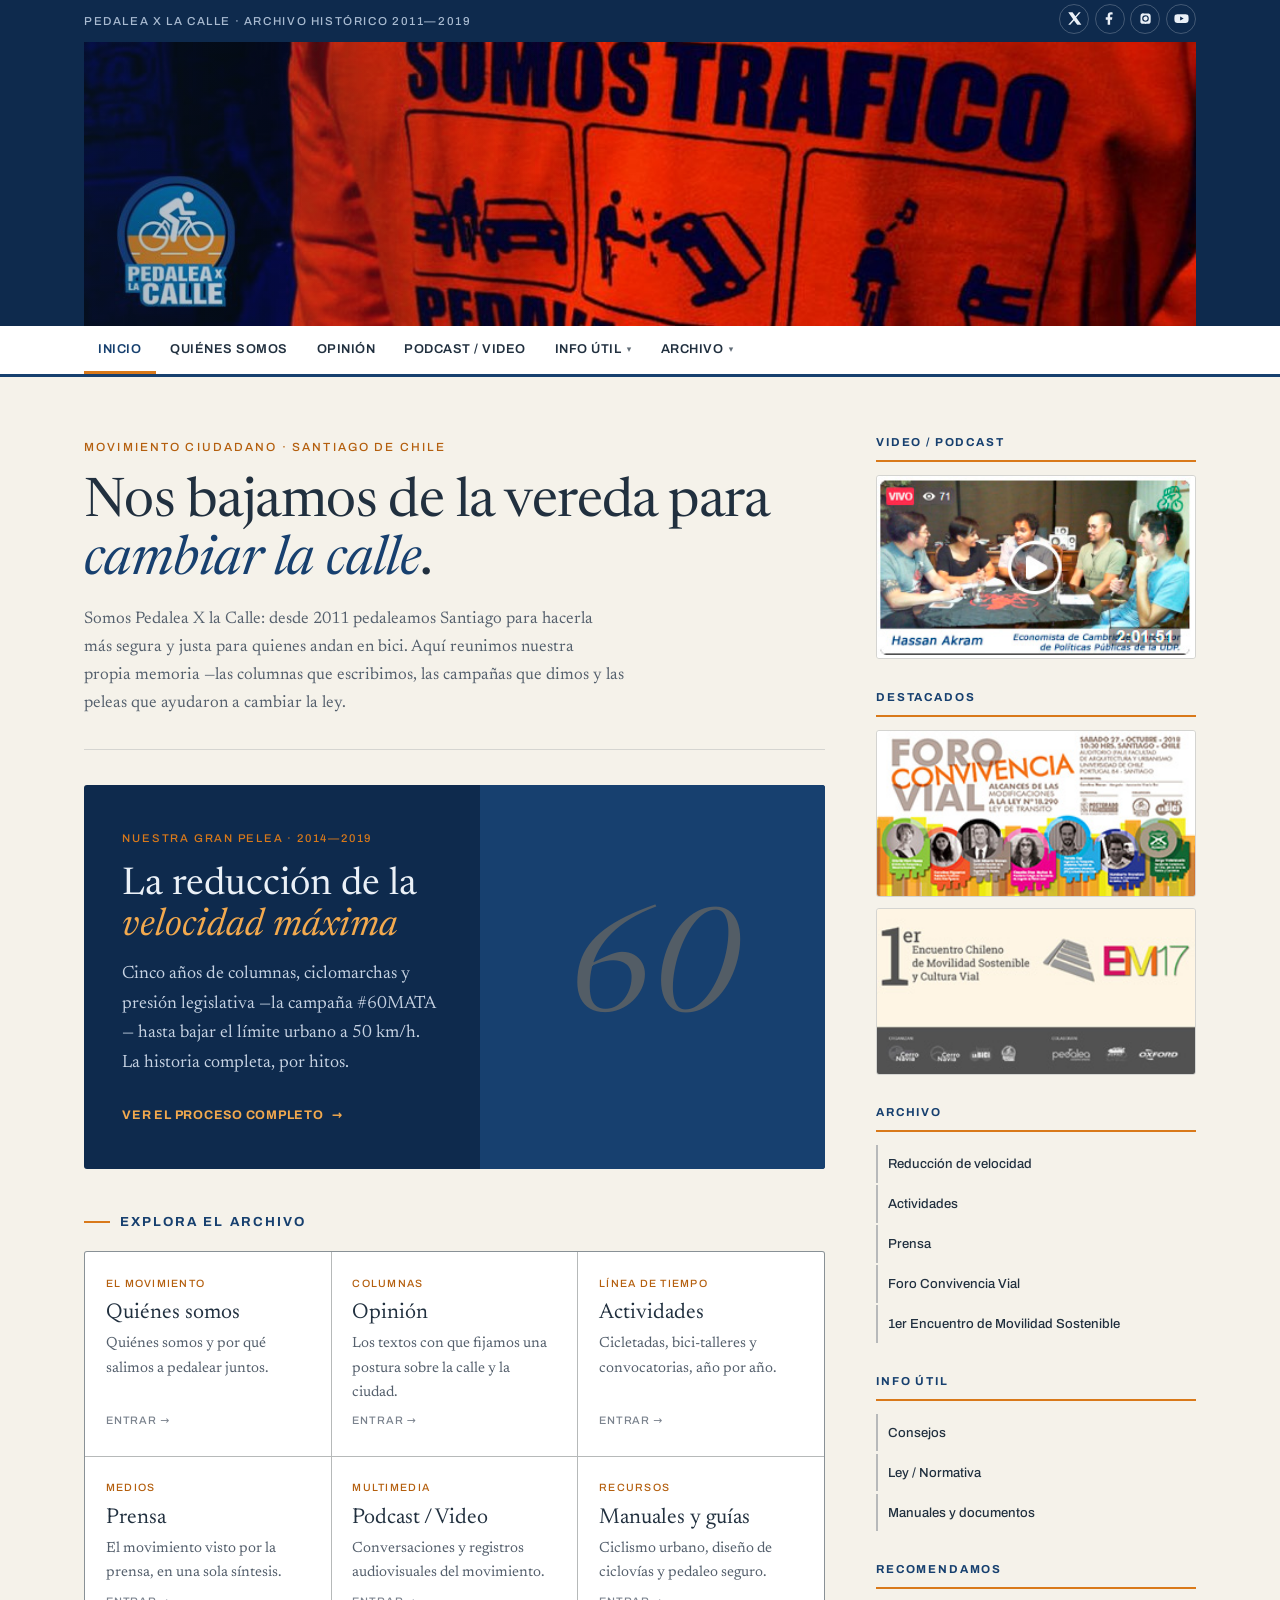
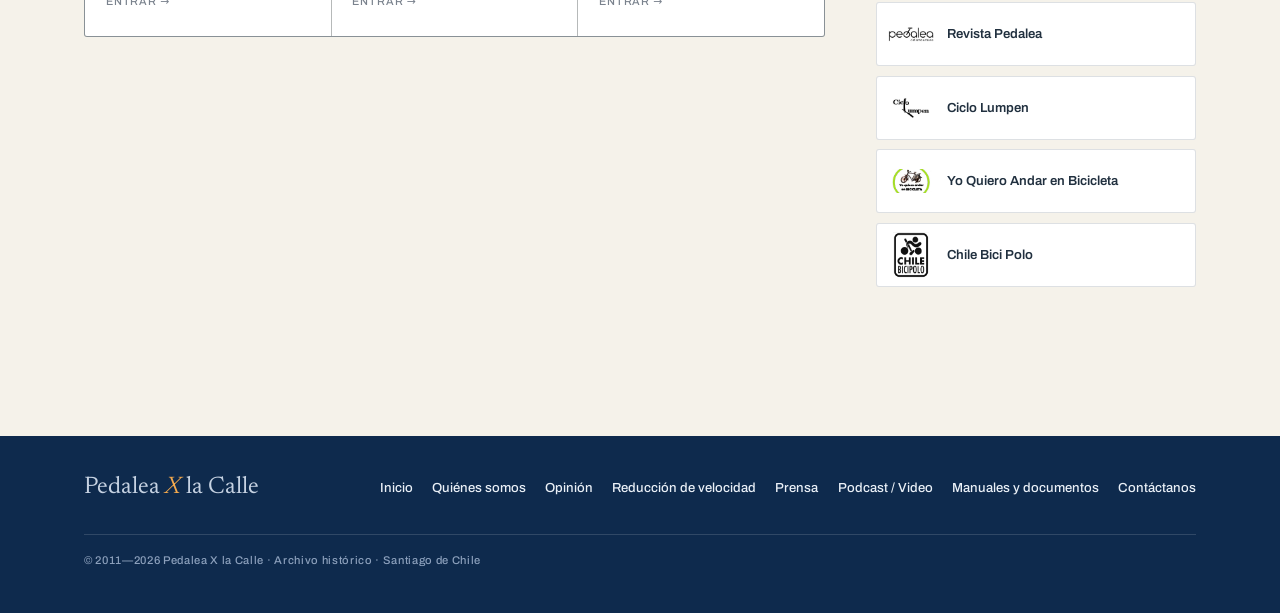
==== index.html @ 8c38e0f5 "Ajustes de diseño: YouTube, cabecera sin texto sobrepuesto, sidebar reordenado - Ícono de YouTube en" ====
<!DOCTYPE html>
<html lang="es">
<head>
  <meta charset="UTF-8">
  <meta name="viewport" content="width=device-width, initial-scale=1.0">
  <title>Pedalea X la Calle · Archivo histórico</title>
  <meta name="description" content="Archivo histórico del movimiento ciudadano Pedalea X la Calle: nuestra memoria de la lucha por la convivencia vial y el derecho a la calle en Santiago de Chile.">
  <link rel="stylesheet" href="css/estilo.css">
</head>
<body>
  <a class="skip" href="#main">Saltar al contenido</a>

  <!-- ===================== TOP BAR ===================== -->
  <div class="topbar">
    <div class="wrap topbar__inner">
      <span class="topbar__tag">Pedalea X la Calle · Archivo Histórico 2011—2019</span>
      <ul class="social" aria-label="Redes sociales">
        <li><a href="https://twitter.com/Pedaleaxlacalle" aria-label="Twitter" target="_blank" rel="noopener"><svg viewBox="0 0 24 24" aria-hidden="true"><path d="M18.9 2H22l-7.3 8.3L23 22h-6.6l-5.2-6.8L5.3 22H2l7.8-8.9L2 2h6.8l4.7 6.2L18.9 2z"/></svg></a></li>
        <li><a href="https://facebook.com/PedaleaXlaCalle" aria-label="Facebook" target="_blank" rel="noopener"><svg viewBox="0 0 24 24" aria-hidden="true"><path d="M13 22v-8h3l.5-4H13V7.5c0-1.1.3-1.8 1.9-1.8H17V2.2c-.4 0-1.6-.1-3-.1-2.9 0-4.9 1.8-4.9 5v2.8H6v4h3.1v8H13z"/></svg></a></li>
        <li><a href="https://instagram.com/pedaleaxlacalle" aria-label="Instagram" target="_blank" rel="noopener"><svg viewBox="0 0 24 24" aria-hidden="true"><path d="M12 4c2.6 0 3 0 4 .06 1 .05 1.5.2 1.9.35.5.18.8.4 1.2.8.4.4.6.7.8 1.2.15.4.3.9.35 1.9.06 1 .06 1.4.06 4s0 3-.06 4c-.05 1-.2 1.5-.35 1.9-.18.5-.4.8-.8 1.2-.4.4-.7.6-1.2.8-.4.15-.9.3-1.9.35-1 .06-1.4.06-4 .06s-3 0-4-.06c-1-.05-1.5-.2-1.9-.35-.5-.18-.8-.4-1.2-.8-.4-.4-.6-.7-.8-1.2-.15-.4-.3-.9-.35-1.9C4 15 4 14.6 4 12s0-3 .06-4c.05-1 .2-1.5.35-1.9.18-.5.4-.8.8-1.2.4-.4.7-.6 1.2-.8.4-.15.9-.3 1.9-.35C9 4 9.4 4 12 4zm0 2.7A5.3 5.3 0 1 0 12 17.3 5.3 5.3 0 0 0 12 6.7zm0 1.9A3.4 3.4 0 1 1 12 15.4 3.4 3.4 0 0 1 12 8.6zm5.5-.9a1.25 1.25 0 1 1 0 2.5 1.25 1.25 0 0 1 0-2.5z"/></svg></a></li>
        <li><a href="https://www.youtube.com/@pedaleaxlacalle" aria-label="YouTube" target="_blank" rel="noopener"><svg viewBox="0 0 24 24" aria-hidden="true"><path d="M23 7.5a3 3 0 0 0-2.1-2.1C19 5 12 5 12 5s-7 0-8.9.4A3 3 0 0 0 1 7.5 31 31 0 0 0 .6 12 31 31 0 0 0 1 16.5a3 3 0 0 0 2.1 2.1C5 19 12 19 12 19s7 0 8.9-.4a3 3 0 0 0 2.1-2.1A31 31 0 0 0 23.4 12 31 31 0 0 0 23 7.5zM9.8 15.3V8.7l5.7 3.3-5.7 3.3z"/></svg></a></li>
      </ul>
    </div>
  </div>

  <!-- ===================== MASTHEAD (cabecera rotativa, centrada) ===================== -->
  <header class="masthead">
    <div class="wrap">
      <a class="banner" href="index.html" aria-label="Pedalea X la Calle — inicio">
        <img id="banner" src="img/cabecera-1.jpg" width="1144" height="292"
             alt="Pedalea X la Calle — ciclistas ocupando la calle en Santiago">
      </a>
    </div>
  </header>

  <!-- ===================== NAV PRINCIPAL ===================== -->
  <nav class="mainnav" aria-label="Menú principal">
    <div class="wrap mainnav__inner">
      <button class="nav-toggle" aria-expanded="false" aria-controls="menu">☰ Menú</button>
      <ul class="menu" id="menu">
        <li><a href="index.html">Inicio</a></li>
        <li><a href="quienes-somos.html">Quiénes somos</a></li>
        <li><a href="opinion.html">Opinión</a></li>
        <li><a href="podcast-video.html">Podcast / Video</a></li>
        <li class="has-sub">
          <button class="menu__btn" aria-expanded="false">Info útil</button>
          <ul class="submenu">
            <li class="submenu__label">Recursos</li>
            <li><a href="consejos.html">Consejos</a></li>
            <li><a href="normativa.html">Ley / Normativa</a></li>
            <li><a href="manuales.html">Manuales y documentos</a></li>
          </ul>
        </li>
        <li class="has-sub">
          <button class="menu__btn" aria-expanded="false">Archivo</button>
          <ul class="submenu">
            <li class="submenu__label">Campañas e hitos</li>
            <li><a href="reduccion-velocidad.html">Reducción de velocidad</a></li>
            <li><a href="actividades.html">Actividades</a></li>
            <li><a href="prensa.html">Prensa</a></li>
            <li><a href="foro-convivencia-vial.html">Foro Convivencia Vial</a></li>
            <li><a href="encuentro-movilidad.html">1er Encuentro de Movilidad Sostenible</a></li>
          </ul>
        </li>
      </ul>
    </div>
  </nav>

  <!-- ===================== CUERPO ===================== -->
  <div class="wrap layout">

    <!-- ---------- CONTENIDO PRINCIPAL ---------- -->
    <main class="content" id="main">

      <section class="lead reveal">
        <span class="kicker">Movimiento ciudadano · Santiago de Chile</span>
        <h1>Nos bajamos de la vereda para <em>cambiar la calle</em>.</h1>
        <p>Somos Pedalea X la Calle: desde 2011 pedaleamos Santiago para hacerla más segura
        y justa para quienes andan en bici. Aquí reunimos nuestra propia memoria —las columnas
        que escribimos, las campañas que dimos y las peleas que ayudaron a cambiar la ley.</p>
      </section>

      <section class="reveal">
        <div class="hero-feature">
          <div class="hero-feature__body">
            <span class="hero-feature__tag">Nuestra gran pelea · 2014—2019</span>
            <h3>La reducción de la <em>velocidad máxima</em></h3>
            <p>Cinco años de columnas, ciclomarchas y presión legislativa —la campaña
            #60MATA— hasta bajar el límite urbano a 50 km/h. La historia completa, por hitos.</p>
            <a class="more-link" href="reduccion-velocidad.html">Ver el proceso completo <span class="arw" aria-hidden="true">→</span></a>
          </div>
          <div class="hero-feature__media"><span class="hero-feature__num">60</span></div>
        </div>
      </section>

      <div class="block-head">
        <h2>Explora el archivo</h2>
      </div>
      <section class="cards reveal">
        <a class="card" href="quienes-somos.html">
          <span class="card__k">El movimiento</span>
          <h3>Quiénes somos</h3>
          <p>Quiénes somos y por qué salimos a pedalear juntos.</p>
          <span class="card__go">Entrar →</span>
        </a>
        <a class="card" href="opinion.html">
          <span class="card__k">Columnas</span>
          <h3>Opinión</h3>
          <p>Los textos con que fijamos una postura sobre la calle y la ciudad.</p>
          <span class="card__go">Entrar →</span>
        </a>
        <a class="card" href="actividades.html">
          <span class="card__k">Línea de tiempo</span>
          <h3>Actividades</h3>
          <p>Cicletadas, bici-talleres y convocatorias, año por año.</p>
          <span class="card__go">Entrar →</span>
        </a>
        <a class="card" href="prensa.html">
          <span class="card__k">Medios</span>
          <h3>Prensa</h3>
          <p>El movimiento visto por la prensa, en una sola síntesis.</p>
          <span class="card__go">Entrar →</span>
        </a>
        <a class="card" href="podcast-video.html">
          <span class="card__k">Multimedia</span>
          <h3>Podcast / Video</h3>
          <p>Conversaciones y registros audiovisuales del movimiento.</p>
          <span class="card__go">Entrar →</span>
        </a>
        <a class="card" href="manuales.html">
          <span class="card__k">Recursos</span>
          <h3>Manuales y guías</h3>
          <p>Ciclismo urbano, diseño de ciclovías y pedaleo seguro.</p>
          <span class="card__go">Entrar →</span>
        </a>
      </section>

    </main>

    <!-- ---------- BARRA LATERAL ---------- -->
    <aside class="sidebar" aria-label="Contenido complementario">
      <div class="widget">
        <h2 class="widget__title">Video / Podcast</h2>
        <a class="w-banner" href="podcast-video.html">
          <img src="img/banner-podcast.jpg" width="284" height="163" alt="Conversaciones en video de Pedalea X la Calle">
        </a>
      </div>
      <div class="widget">
        <h2 class="widget__title">Destacados</h2>
        <div class="w-banners">
          <a class="w-banner" href="foro-convivencia-vial.html">
            <img src="img/banner-foro.jpg" width="270" height="140" alt="Foro Convivencia Vial 2018">
          </a>
          <a class="w-banner" href="encuentro-movilidad.html">
            <img src="img/banner-encuentro.jpg" width="270" height="140" alt="1er Encuentro de Movilidad Sostenible y Cultura Vial">
          </a>
        </div>
      </div>
      <div class="widget">
        <h2 class="widget__title">Archivo</h2>
        <ul class="w-nav">
          <li><a href="reduccion-velocidad.html">Reducción de velocidad</a></li>
          <li><a href="actividades.html">Actividades</a></li>
          <li><a href="prensa.html">Prensa</a></li>
          <li><a href="foro-convivencia-vial.html">Foro Convivencia Vial</a></li>
          <li><a href="encuentro-movilidad.html">1er Encuentro de Movilidad Sostenible</a></li>
        </ul>
      </div>
      <div class="widget">
        <h2 class="widget__title">Info útil</h2>
        <ul class="w-nav">
          <li><a href="consejos.html">Consejos</a></li>
          <li><a href="normativa.html">Ley / Normativa</a></li>
          <li><a href="manuales.html">Manuales y documentos</a></li>
        </ul>
      </div>
      <div class="widget">
        <h2 class="widget__title">Recomendamos</h2>
        <ul class="w-allies">
          <li><a href="https://revistapedalea.com" target="_blank" rel="noopener"><img src="img/aliado-revistapedalea.jpg" alt="Revista Pedalea"><span>Revista Pedalea</span></a></li>
          <li><a href="http://ciclolumpen.cl" target="_blank" rel="noopener"><img src="img/aliado-ciclolumpen.jpg" alt="Ciclo Lumpen"><span>Ciclo Lumpen</span></a></li>
          <li><a href="https://www.facebook.com/Yo-quiero-andar-en-Bicicleta-140569169340311/" target="_blank" rel="noopener"><img src="img/aliado-yoquiero.jpg" alt="Yo Quiero Andar en Bicicleta"><span>Yo Quiero Andar en Bicicleta</span></a></li>
          <li><a href="https://bikepolo.cl/" target="_blank" rel="noopener"><img src="img/chilebicipolo.png" alt="Chile Bici Polo"><span>Chile Bici Polo</span></a></li>
        </ul>
      </div>
    </aside>

  </div>

  <!-- ===================== FOOTER ===================== -->
  <footer class="site-foot">
    <div class="wrap site-foot__inner">
      <span class="site-foot__brand">Pedalea <em>X</em> la Calle</span>
      <nav class="site-foot__links" aria-label="Pie">
        <a href="index.html">Inicio</a>
        <a href="quienes-somos.html">Quiénes somos</a>
        <a href="opinion.html">Opinión</a>
        <a href="reduccion-velocidad.html">Reducción de velocidad</a>
        <a href="prensa.html">Prensa</a>
        <a href="podcast-video.html">Podcast / Video</a>
        <a href="manuales.html">Manuales y documentos</a>
        <a href="quienes-somos.html#contacto">Contáctanos</a>
      </nav>
      <p class="site-foot__meta">© 2011—2026 Pedalea X la Calle · Archivo histórico · Santiago de Chile</p>
    </div>
  </footer>

  <script src="js/script.js"></script>
</body>
</html>
---- css/estilo.css ----
/* =========================================================
   PEDALEA X LA CALLE — Archivo histórico
   Estructura original (cabecera + barra lateral) con
   estética de archivo refinada. Paleta de marca: azul
   marino + naranja, sobre papel claro.
   Fuentes auto-alojadas: Newsreader (serif) + Archivo (sans).
   ========================================================= */

@import url("../fonts/fonts.css");

/* ---------- Tokens ---------- */
:root {
  --bg:        #F5F2EA;
  --surface:   #FFFFFF;
  --surface-2: #EFEBE0;
  --ink:       #21303F;
  --ink-soft:  #55606D;
  --muted:     #7A828D;
  --navy:      #17406F;
  --navy-deep: #0E2A4D;
  --orange:    #D9791A;
  --orange-deep:#B45F0E;
  --line:      rgba(20, 40, 60, 0.14);
  --line-strong: rgba(20, 40, 60, 0.28);

  --serif: 'Newsreader', Georgia, 'Times New Roman', serif;
  --sans:  'Archivo', system-ui, -apple-system, Segoe UI, sans-serif;

  --wrap: 1200px;
  --gutter: clamp(1rem, 3.5vw, 2.75rem);
  --radius: 3px;
}

*, *::before, *::after { box-sizing: border-box; }
html { -webkit-text-size-adjust: 100%; scroll-behavior: smooth; }
body {
  margin: 0;
  background: var(--bg);
  color: var(--ink);
  font-family: var(--serif);
  font-size: clamp(1rem, 0.35vw + 0.96rem, 1.12rem);
  line-height: 1.65;
  -webkit-font-smoothing: antialiased;
  overflow-x: hidden;
}
img { max-width: 100%; display: block; }
a { color: var(--navy); text-underline-offset: 2px; }
a:hover { color: var(--orange-deep); }

.wrap { max-width: var(--wrap); margin-inline: auto; padding-inline: var(--gutter); }
.sans { font-family: var(--sans); }

/* Skip link */
.skip { position: absolute; left: -999px; top: 0; background: var(--navy); color: #fff; padding: .6rem 1rem; z-index: 1000; font-family: var(--sans); }
.skip:focus { left: .5rem; top: .5rem; }

/* =========================================================
   TOP BAR (redes + buscador)
   ========================================================= */
.topbar { background: var(--navy-deep); color: #EAF0F7; }
.topbar__inner { display: flex; align-items: center; justify-content: space-between; gap: 1rem; min-height: 42px; }
.topbar__tag { font-family: var(--sans); font-size: .72rem; letter-spacing: .14em; text-transform: uppercase; color: #A9BBD1; }
.social { display: flex; gap: .35rem; list-style: none; margin: 0; padding: 0; }
.social a {
  display: inline-flex; align-items: center; justify-content: center;
  width: 30px; height: 30px; border-radius: 50%; color: #EAF0F7; text-decoration: none;
  border: 1px solid rgba(255,255,255,.22); transition: background .2s, color .2s, border-color .2s;
}
.social a:hover { background: var(--orange); border-color: var(--orange); color: #fff; }
.social svg { width: 15px; height: 15px; fill: currentColor; }

/* =========================================================
   MASTHEAD (cabecera con imagen rotativa)
   ========================================================= */
.masthead { background: var(--navy-deep); }
.banner {
  display: block;
  position: relative;
  aspect-ratio: 1144 / 292;
  max-height: 300px;
  overflow: hidden;
  background: var(--navy-deep);
  text-decoration: none;
}
.banner img { width: 100%; height: 100%; object-fit: cover; object-position: center; }
.banner::after {
  content: ""; position: absolute; inset: 0;
  background: linear-gradient(90deg, rgba(14,42,77,.35) 0%, rgba(14,42,77,0) 45%);
  pointer-events: none;
}
/* =========================================================
   NAV PRINCIPAL
   ========================================================= */
.mainnav { background: var(--surface); border-bottom: 3px solid var(--navy); position: sticky; top: 0; z-index: 200; }
.mainnav__inner { display: flex; align-items: stretch; justify-content: space-between; gap: 1rem; }
.menu { display: flex; flex-wrap: wrap; list-style: none; margin: 0; padding: 0; }
.menu > li { position: relative; }
.menu > li > a, .menu__btn {
  display: inline-flex; align-items: center; gap: .35rem;
  font-family: var(--sans); font-weight: 600; font-size: .8rem; letter-spacing: .04em; text-transform: uppercase;
  color: var(--ink); text-decoration: none;
  padding: 1.1rem .9rem; border: 0; background: none; cursor: pointer; line-height: 1;
  transition: color .2s, background .2s;
}
.menu > li > a:hover, .menu__btn:hover { color: var(--orange-deep); background: var(--surface-2); }
.menu > li > a[aria-current="page"] { color: var(--navy); box-shadow: inset 0 -3px 0 var(--orange); }
.menu__btn::after { content: "▾"; font-size: .7em; opacity: .7; }

/* Dropdown */
.has-sub .submenu {
  position: absolute; top: 100%; left: 0; min-width: 250px;
  background: var(--surface); border: 1px solid var(--line-strong); border-top: 3px solid var(--orange);
  list-style: none; margin: 0; padding: .4rem 0; box-shadow: 0 14px 30px rgba(14,42,77,.16);
  opacity: 0; visibility: hidden; transform: translateY(6px); transition: opacity .18s, transform .18s, visibility .18s; z-index: 10;
}
.has-sub:hover .submenu, .has-sub:focus-within .submenu, .submenu.open { opacity: 1; visibility: visible; transform: none; }
.submenu a { display: block; font-family: var(--sans); font-size: .82rem; color: var(--ink); text-decoration: none; padding: .6rem 1.1rem; }
.submenu a:hover { background: var(--surface-2); color: var(--orange-deep); }
.submenu__label { display: block; font-family: var(--sans); font-size: .62rem; letter-spacing: .16em; text-transform: uppercase; color: var(--muted); padding: .5rem 1.1rem .2rem; }

.nav-toggle { display: none; }

/* =========================================================
   LAYOUT (contenido + sidebar)
   ========================================================= */
.layout { display: grid; grid-template-columns: minmax(0, 1fr) 320px; gap: clamp(1.6rem, 4vw, 3.5rem); padding-block: clamp(2rem, 5vw, 3.5rem); align-items: start; }
.content { min-width: 0; }
.sidebar { min-width: 0; position: sticky; top: 78px; }

/* =========================================================
   PORTADA — contenido principal
   ========================================================= */
.lead { border-bottom: 1px solid var(--line); padding-bottom: 2rem; margin-bottom: 2.2rem; }
.lead .kicker { font-family: var(--sans); font-size: .74rem; letter-spacing: .18em; text-transform: uppercase; color: var(--orange-deep); }
.lead h1 { font-weight: 400; font-size: clamp(2.1rem, 4.6vw, 3.4rem); line-height: 1.06; letter-spacing: -.01em; margin: .8rem 0 1rem; }
.lead h1 em { font-style: italic; color: var(--navy); }
.lead p { color: var(--ink-soft); font-size: clamp(1.05rem, 1.3vw, 1.22rem); max-width: 60ch; margin: 0; }

.block-head { display: flex; align-items: baseline; justify-content: space-between; gap: 1rem; margin: 2.6rem 0 1.2rem; }
.block-head h2 { font-family: var(--sans); font-weight: 700; font-size: .82rem; letter-spacing: .16em; text-transform: uppercase; color: var(--navy); margin: 0; }
.block-head h2::before { content: ""; display: inline-block; width: 26px; height: 2px; background: var(--orange); vertical-align: middle; margin-right: .6rem; }

/* Destacado grande (campaña madre) */
.hero-feature {
  display: grid; grid-template-columns: 1.15fr 1fr; gap: 0;
  background: var(--navy-deep); color: #EAF0F7; border-radius: var(--radius); overflow: hidden;
}
.hero-feature__body { padding: clamp(1.6rem, 3vw, 2.6rem); }
.hero-feature__tag { font-family: var(--sans); font-size: .7rem; letter-spacing: .16em; text-transform: uppercase; color: var(--orange); }
.hero-feature h3 { font-weight: 400; font-size: clamp(1.6rem, 3vw, 2.4rem); line-height: 1.08; margin: .7rem 0 .8rem; }
.hero-feature h3 em { font-style: italic; color: #F2A94E; }
.hero-feature p { color: #C6D2E2; margin: 0 0 1.4rem; }
.hero-feature__media { background: var(--navy) center/cover; display: grid; place-items: center; position: relative; min-height: 180px; }
.hero-feature__num { font-family: var(--serif); font-style: italic; font-weight: 300; font-size: clamp(5rem, 12vw, 9rem); color: rgba(242,169,78,.28); line-height: 1; }
.more-link { display: inline-flex; align-items: center; gap: .5rem; font-family: var(--sans); font-weight: 700; font-size: .78rem; letter-spacing: .06em; text-transform: uppercase; color: #F2A94E; text-decoration: none; }
.more-link:hover { color: #fff; }
.more-link .arw { transition: transform .2s; }
.more-link:hover .arw { transform: translateX(4px); }

/* Cards de secciones */
.cards { display: grid; grid-template-columns: repeat(auto-fill, minmax(min(100%, 220px), 1fr)); gap: 1px; background: var(--line-strong); border: 1px solid var(--line-strong); border-radius: var(--radius); overflow: hidden; }
.card { background: var(--surface); padding: 1.4rem 1.3rem 1.6rem; text-decoration: none; color: inherit; display: flex; flex-direction: column; gap: .45rem; min-height: 170px; transition: background .2s; }
.card:hover { background: var(--surface-2); }
.card__k { font-family: var(--sans); font-size: .66rem; letter-spacing: .12em; text-transform: uppercase; color: var(--orange-deep); }
.card h3 { font-weight: 400; font-size: 1.35rem; line-height: 1.12; margin: .1rem 0 0; }
.card p { color: var(--ink-soft); font-size: .92rem; margin: 0; }
.card__go { margin-top: auto; font-family: var(--sans); font-size: .68rem; text-transform: uppercase; letter-spacing: .08em; color: var(--muted); }
.card:hover .card__go { color: var(--orange-deep); }

/* =========================================================
   SIDEBAR — widgets
   ========================================================= */
.widget { margin-bottom: 1.8rem; }
.widget__title { font-family: var(--sans); font-weight: 700; font-size: .72rem; letter-spacing: .16em; text-transform: uppercase; color: var(--navy); margin: 0 0 .8rem; padding-bottom: .5rem; border-bottom: 2px solid var(--orange); }

/* Video/Podcast destacado */
.w-featured { display: block; text-decoration: none; color: #fff; background: var(--navy); border-radius: var(--radius); padding: 1.3rem 1.2rem; position: relative; overflow: hidden; transition: background .2s; }
.w-featured:hover { background: var(--navy-deep); color: #fff; }
.w-featured .k { font-family: var(--sans); font-size: .64rem; letter-spacing: .16em; text-transform: uppercase; color: var(--orange); }
.w-featured strong { display: block; font-family: var(--serif); font-weight: 400; font-size: 1.5rem; line-height: 1.1; margin-top: .3rem; }
.w-featured .play { position: absolute; right: .9rem; bottom: .7rem; width: 38px; height: 38px; border-radius: 50%; background: var(--orange); display: grid; place-items: center; }
.w-featured .play::before { content: ""; border-left: 12px solid #fff; border-top: 7px solid transparent; border-bottom: 7px solid transparent; margin-left: 3px; }

/* Banners del sidebar (video/podcast, archivo) */
.w-banners { display: grid; gap: .7rem; }
.w-banner { display: block; border-radius: var(--radius); overflow: hidden; border: 1px solid var(--line); transition: transform .2s, box-shadow .2s, border-color .2s; }
.w-banner img { width: 100%; height: auto; display: block; }
.w-banner:hover { transform: translateY(-2px); border-color: var(--orange); box-shadow: 0 10px 22px rgba(14,42,77,.14); }

/* Aliados (logos) */
.w-allies { list-style: none; margin: 0; padding: 0; display: grid; gap: .6rem; }
.w-allies a { display: flex; align-items: center; gap: .8rem; text-decoration: none; color: var(--ink); background: #fff; border: 1px solid var(--line); border-radius: var(--radius); padding: .5rem .7rem; transition: border-color .2s, transform .2s; }
.w-allies a:hover { border-color: var(--orange); transform: translateX(3px); }
.w-allies img { width: 46px; height: 46px; object-fit: contain; background: #fff; flex: 0 0 auto; border-radius: 2px; }
.w-allies span { font-family: var(--sans); font-size: .82rem; font-weight: 600; line-height: 1.2; }

/* Índice de navegación en el sidebar (Archivo / Info útil) */
.w-nav { list-style: none; margin: 0; padding: 0; display: grid; gap: .15rem; }
.w-nav a { display: block; font-family: var(--sans); font-size: .82rem; color: var(--ink); text-decoration: none; padding: .5rem .65rem; border-left: 2px solid var(--line-strong); transition: border-color .2s, color .2s, background .2s, padding-left .2s; }
.w-nav a:hover { border-left-color: var(--orange); color: var(--orange-deep); background: var(--surface-2); padding-left: .95rem; }

/* =========================================================
   PÁGINAS INTERIORES (stub + prosa futura)
   ========================================================= */
.page-title { border-bottom: 1px solid var(--line); padding-bottom: 1.2rem; margin-bottom: 1.6rem; }
.page-title .kicker { font-family: var(--sans); font-size: .72rem; letter-spacing: .18em; text-transform: uppercase; color: var(--orange-deep); }
.page-title h1 { font-weight: 400; font-size: clamp(2rem, 4.4vw, 3.1rem); line-height: 1.05; letter-spacing: -.01em; margin: .7rem 0 0; }
.page-title h1 em { font-style: italic; color: var(--navy); }
.stub-note { font-family: var(--sans); font-size: .85rem; color: var(--muted); display: inline-flex; align-items: center; gap: .5rem; margin-top: .4rem; }
.stub-note::before { content: ""; width: 8px; height: 8px; border-radius: 50%; background: var(--orange); }

/* Prosa (para cuando se vuelque contenido) */
.prose { max-width: 68ch; }
.prose p { margin: 0 0 1.1rem; }
.prose h2 { font-weight: 400; font-size: 1.7rem; margin: 2rem 0 .8rem; }
.prose img { border-radius: var(--radius); margin: 1.4rem 0; }

/* =========================================================
   FOOTER
   ========================================================= */
.site-foot { background: var(--navy-deep); color: #C6D2E2; margin-top: clamp(2rem, 6vw, 4rem); }
.site-foot__inner { display: flex; flex-wrap: wrap; align-items: center; justify-content: space-between; gap: 1rem; padding-block: 2rem; }
.site-foot a { color: #EAF0F7; text-decoration: none; }
.site-foot a:hover { color: var(--orange); }
.site-foot__brand { font-family: var(--serif); font-size: 1.5rem; }
.site-foot__brand em { font-style: italic; color: #F2A94E; }
.site-foot__links { font-family: var(--sans); font-size: .82rem; display: flex; gap: 1.2rem; flex-wrap: wrap; }
.site-foot__meta { width: 100%; border-top: 1px solid rgba(255,255,255,.14); padding-top: 1rem; font-family: var(--sans); font-size: .7rem; letter-spacing: .06em; color: #8CA0BC; }

/* =========================================================
   REVEAL
   ========================================================= */
@media (prefers-reduced-motion: no-preference) {
  .reveal { opacity: 0; transform: translateY(18px); transition: opacity .7s ease, transform .7s cubic-bezier(.2,.7,.2,1); }
  .reveal.is-in { opacity: 1; transform: none; }
}

/* =========================================================
   RESPONSIVE
   ========================================================= */
@media (max-width: 900px) {
  .layout { grid-template-columns: 1fr; }
  .sidebar { position: static; border-top: 1px solid var(--line); padding-top: 2rem; }
  .hero-feature { grid-template-columns: 1fr; }
  .hero-feature__media { min-height: 120px; }
}
@media (max-width: 680px) {
  .topbar__tag { display: none; }
  .nav-toggle {
    display: inline-flex; align-items: center; gap: .5rem; margin: .4rem 0;
    font-family: var(--sans); font-weight: 600; font-size: .78rem; text-transform: uppercase; letter-spacing: .08em;
    background: none; border: 1px solid var(--line-strong); color: var(--ink); padding: .55rem .8rem; border-radius: var(--radius); cursor: pointer;
  }
  .mainnav__inner { flex-direction: column; align-items: stretch; }
  .menu { flex-direction: column; max-height: 0; overflow: hidden; transition: max-height .3s ease; }
  .menu.open { max-height: 720px; padding-bottom: .5rem; }
  .menu > li > a, .menu__btn { padding: .85rem .4rem; width: 100%; border-bottom: 1px solid var(--line); }
  .has-sub .submenu { position: static; opacity: 1; visibility: visible; transform: none; box-shadow: none; border: 0; border-left: 2px solid var(--orange); margin-left: .8rem; display: none; }
  .has-sub .submenu.open { display: block; }
}
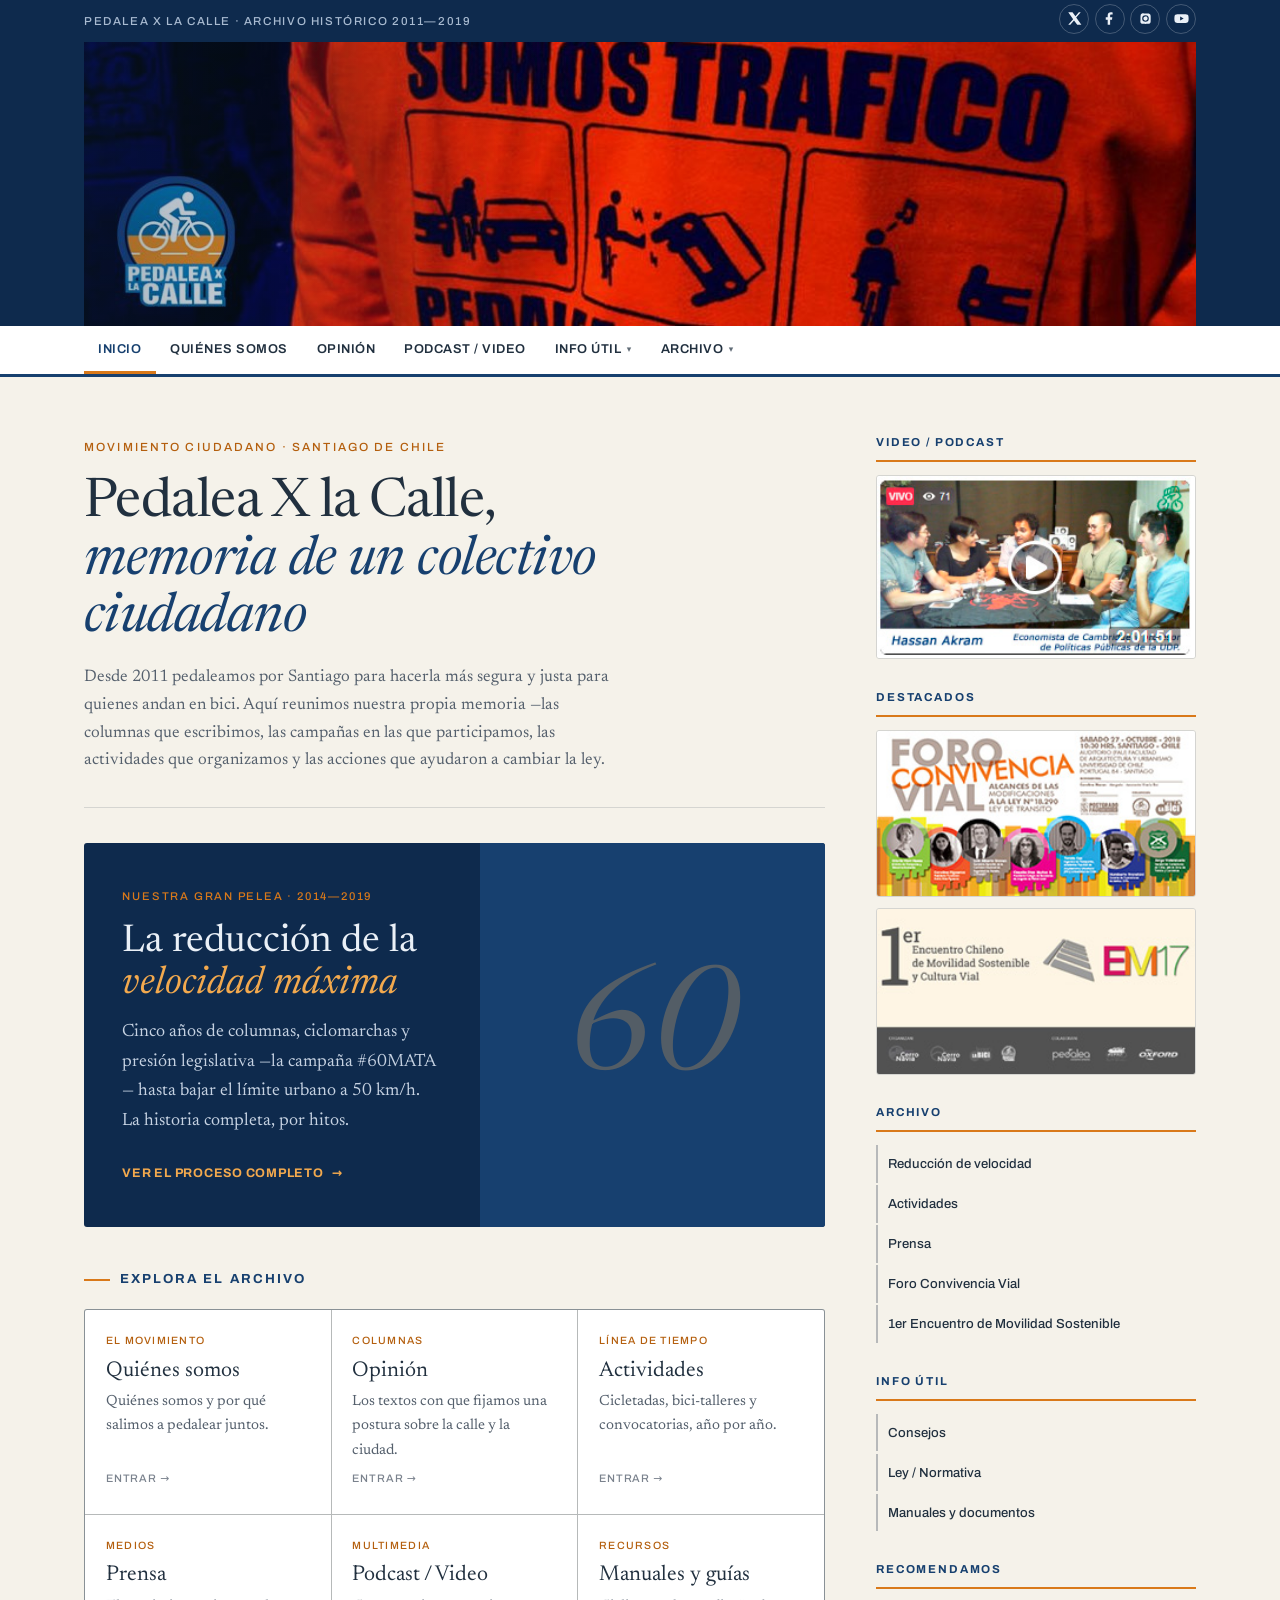
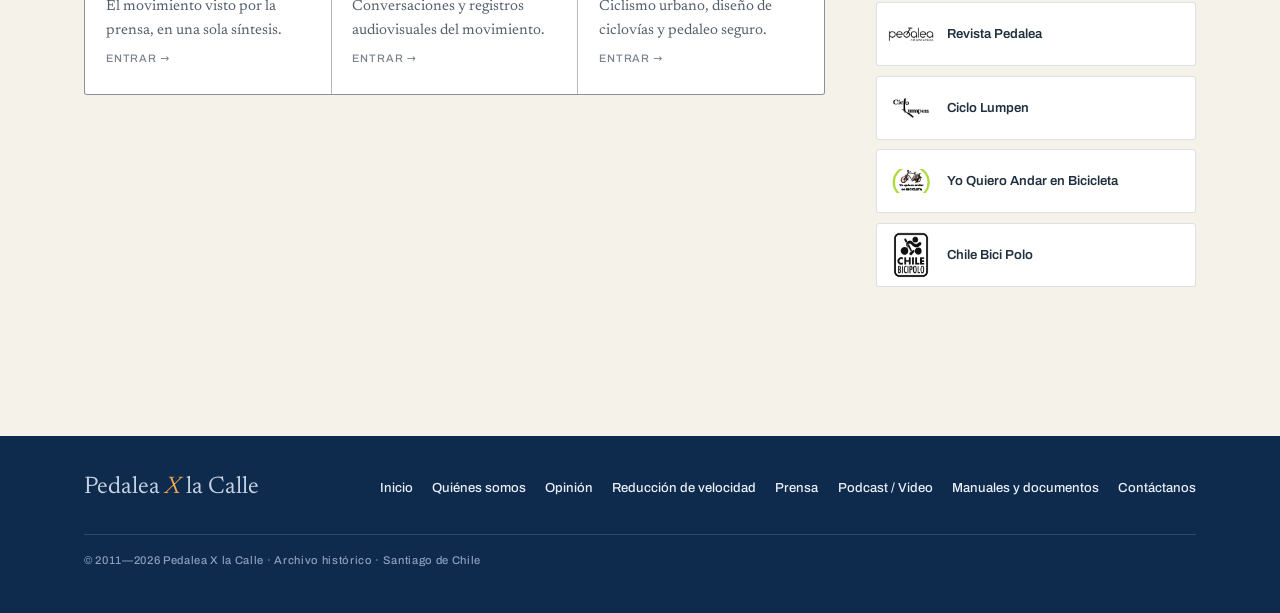
==== commit 46d747fb: "Portada: nuevo título/bajada · correo sin mailto · botón volver arriba Co-Authored-By: Claude Opus 4" ====
--- a/index.html
+++ b/index.html
@@ -74,10 +74,11 @@
 
       <section class="lead reveal">
         <span class="kicker">Movimiento ciudadano · Santiago de Chile</span>
-        <h1>Nos bajamos de la vereda para <em>cambiar la calle</em>.</h1>
-        <p>Somos Pedalea X la Calle: desde 2011 pedaleamos Santiago para hacerla más segura
-        y justa para quienes andan en bici. Aquí reunimos nuestra propia memoria —las columnas
-        que escribimos, las campañas que dimos y las peleas que ayudaron a cambiar la ley.</p>
+        <h1>Pedalea X la Calle,<br><em>memoria de un colectivo ciudadano</em></h1>
+        <p>Desde 2011 pedaleamos por Santiago para hacerla más segura y justa para quienes
+        andan en bici. Aquí reunimos nuestra propia memoria —las columnas que escribimos, las
+        campañas en las que participamos, las actividades que organizamos y las acciones que
+        ayudaron a cambiar la ley.</p>
       </section>
 
       <section class="reveal">
--- a/css/estilo.css
+++ b/css/estilo.css
@@ -125,7 +125,7 @@
    ========================================================= */
 .layout { display: grid; grid-template-columns: minmax(0, 1fr) 320px; gap: clamp(1.6rem, 4vw, 3.5rem); padding-block: clamp(2rem, 5vw, 3.5rem); align-items: start; }
 .content { min-width: 0; }
-.sidebar { min-width: 0; position: sticky; top: 78px; }
+.sidebar { min-width: 0; }
 
 /* =========================================================
    PORTADA — contenido principal
@@ -226,6 +226,94 @@
 .site-foot__brand em { font-style: italic; color: #F2A94E; }
 .site-foot__links { font-family: var(--sans); font-size: .82rem; display: flex; gap: 1.2rem; flex-wrap: wrap; }
 .site-foot__meta { width: 100%; border-top: 1px solid rgba(255,255,255,.14); padding-top: 1rem; font-family: var(--sans); font-size: .7rem; letter-spacing: .06em; color: #8CA0BC; }
+
+/* =========================================================
+   CONTENIDO (prosa, galerías, video, video-podcast)
+   ========================================================= */
+.prose { max-width: 72ch; font-size: 1.06rem; }
+.prose > p { margin: 0 0 1.15rem; }
+.prose h1 { font-weight: 400; font-size: clamp(1.7rem, 3vw, 2.3rem); line-height: 1.1; margin: 2.2rem 0 1rem; }
+.prose h2 { font-weight: 400; font-size: clamp(1.4rem, 2.4vw, 1.9rem); line-height: 1.15; margin: 2rem 0 .8rem; }
+.prose h3 { font-family: var(--sans); font-weight: 700; font-size: 1rem; letter-spacing: .02em; margin: 1.8rem 0 .6rem; }
+.prose strong { color: var(--ink); }
+.prose em { color: var(--ink-soft); }
+.prose ul, .prose ol { margin: 0 0 1.15rem; padding-left: 1.3rem; }
+.prose li { margin: .35rem 0; }
+.prose img { border-radius: var(--radius); margin: .4rem 0; }
+.prose figure { margin: 1.6rem 0; }
+.prose figcaption { font-family: var(--sans); font-size: .78rem; color: var(--muted); margin-top: .5rem; }
+.prose hr { border: 0; border-top: 1px solid var(--line); margin: 2rem 0; }
+.prose blockquote { margin: 1.4rem 0; padding: .6rem 1.2rem; border-left: 3px solid var(--orange); color: var(--ink-soft); font-style: italic; }
+.prose pre { white-space: pre-wrap; font-family: var(--sans); font-size: .9rem; background: var(--surface-2); border: 1px solid var(--line); border-radius: var(--radius); padding: 1rem 1.2rem; margin: 0 0 1.5rem; }
+
+.article-lead { font-size: 1.2rem; color: var(--ink-soft); margin: 0 0 1.6rem; }
+
+/* imágenes lado a lado */
+.img-row { display: flex; flex-wrap: wrap; gap: 1rem; margin: 1.4rem 0; }
+.img-row img { flex: 1 1 220px; margin: 0; }
+
+/* Tabla de contenido + anclas */
+.toc { background: var(--surface-2); border: 1px solid var(--line); border-radius: var(--radius); padding: 1.2rem 1.4rem; margin: 0 0 2rem; }
+.toc h2 { font-family: var(--sans); font-size: .72rem; letter-spacing: .16em; text-transform: uppercase; color: var(--navy); margin: 0 0 .7rem; }
+.toc ul { list-style: none; margin: 0; padding: 0; display: grid; gap: .45rem; }
+.toc a { font-family: var(--sans); font-size: .9rem; text-decoration: none; color: var(--ink); }
+.toc a:hover { color: var(--orange-deep); }
+[id] { scroll-margin-top: 90px; }
+
+/* Galería */
+.gallery { display: grid; grid-template-columns: repeat(auto-fill, minmax(min(100%, 240px), 1fr)); gap: .8rem; margin: 1.6rem 0; }
+.gallery a { display: block; border-radius: var(--radius); overflow: hidden; }
+.gallery img { width: 100%; height: 100%; aspect-ratio: 3 / 2; object-fit: cover; margin: 0; transition: transform .3s; }
+.gallery a:hover img { transform: scale(1.04); }
+
+/* Video responsivo */
+.video-embed { position: relative; padding-top: 56.25%; margin: 1.6rem 0; border-radius: var(--radius); overflow: hidden; background: #000; }
+.video-embed iframe { position: absolute; inset: 0; width: 100%; height: 100%; border: 0; }
+
+/* Nota de fuente / archivo */
+.src-note { font-family: var(--sans); font-size: .8rem; color: var(--muted); border-top: 1px solid var(--line); margin-top: 2.5rem; padding-top: 1rem; }
+
+/* === Video-podcast (pxlc-*) === */
+.pxlc-temporada { margin: 2.6rem 0; }
+.pxlc-temporada-header { display: flex; gap: 1rem; align-items: flex-start; margin-bottom: 1.3rem; padding-bottom: 1rem; border-bottom: 1px solid var(--line); }
+.pxlc-temporada-num { font-family: var(--serif); font-style: italic; font-size: 3.2rem; line-height: .9; color: var(--orange); flex: 0 0 auto; }
+.pxlc-tag { font-family: var(--sans); font-size: .68rem; letter-spacing: .12em; text-transform: uppercase; color: var(--navy); font-weight: 700; }
+.pxlc-temporada-titulo { font-weight: 400; font-size: 1.6rem; margin: .2rem 0 .3rem; }
+.pxlc-temporada-desc { color: var(--ink-soft); margin: 0; font-size: .95rem; }
+.pxlc-grid { display: grid; grid-template-columns: repeat(auto-fill, minmax(min(100%, 230px), 1fr)); gap: 1rem; }
+.pxlc-card { display: flex; flex-direction: column; background: var(--surface); border: 1px solid var(--line); border-radius: var(--radius); overflow: hidden; text-decoration: none; color: inherit; transition: transform .2s, box-shadow .2s, border-color .2s; }
+.pxlc-card:hover { transform: translateY(-3px); border-color: var(--orange); box-shadow: 0 12px 26px rgba(14,42,77,.14); }
+.pxlc-card-thumb { position: relative; aspect-ratio: 16 / 9; background: var(--navy-deep) center/cover; }
+.pxlc-ep-badge { position: absolute; top: .5rem; left: .5rem; font-family: var(--sans); font-size: .62rem; font-weight: 700; letter-spacing: .06em; text-transform: uppercase; background: rgba(14,42,77,.85); color: #fff; padding: .25rem .5rem; border-radius: 2px; }
+.pxlc-play-btn { position: absolute; inset: 0; margin: auto; width: 46px; height: 46px; background: rgba(217,121,26,.92); border-radius: 50%; display: grid; place-items: center; transition: transform .2s; }
+.pxlc-play-btn svg { width: 18px; height: 18px; margin-left: 2px; }
+.pxlc-card:hover .pxlc-play-btn { transform: scale(1.12); }
+.pxlc-card-body { padding: .9rem 1rem; flex: 1; }
+.pxlc-card-title { font-family: var(--serif); font-size: 1.15rem; line-height: 1.15; margin-bottom: .3rem; }
+.pxlc-card-guest { font-family: var(--sans); font-size: .74rem; font-weight: 600; color: var(--orange-deep); margin-bottom: .4rem; }
+.pxlc-card-summary { font-size: .88rem; color: var(--ink-soft); line-height: 1.45; }
+.pxlc-tags { display: flex; flex-wrap: wrap; gap: .3rem; margin-top: .7rem; }
+.pxlc-tag-item { font-family: var(--sans); font-size: .62rem; letter-spacing: .04em; text-transform: uppercase; color: var(--ink-soft); background: var(--surface-2); padding: .2rem .45rem; border-radius: 2px; }
+.pxlc-card-footer { display: flex; align-items: center; justify-content: space-between; padding: .7rem 1rem; border-top: 1px solid var(--line); }
+.pxlc-date { font-family: var(--sans); font-size: .7rem; color: var(--muted); }
+.pxlc-ver-link { font-family: var(--sans); font-size: .7rem; font-weight: 700; text-transform: uppercase; letter-spacing: .04em; color: var(--orange-deep); }
+
+/* =========================================================
+   BOTÓN VOLVER ARRIBA
+   ========================================================= */
+.to-top {
+  position: fixed; right: clamp(1rem, 3vw, 2rem); bottom: clamp(1rem, 3vw, 2rem);
+  width: 44px; height: 44px; border-radius: 50%;
+  background: var(--navy); color: #fff; border: 0; cursor: pointer;
+  display: grid; place-items: center; z-index: 300;
+  box-shadow: 0 8px 20px rgba(14, 42, 77, .28);
+  opacity: 0; visibility: hidden; transform: translateY(12px);
+  transition: opacity .25s ease, transform .25s ease, visibility .25s, background .2s ease;
+}
+.to-top.show { opacity: 1; visibility: visible; transform: none; }
+.to-top:hover { background: var(--orange); }
+.to-top:focus-visible { outline: 2px solid var(--orange); outline-offset: 2px; }
+.to-top svg { width: 20px; height: 20px; fill: none; stroke: currentColor; stroke-width: 2.5; stroke-linecap: round; stroke-linejoin: round; }
 
 /* =========================================================
    REVEAL
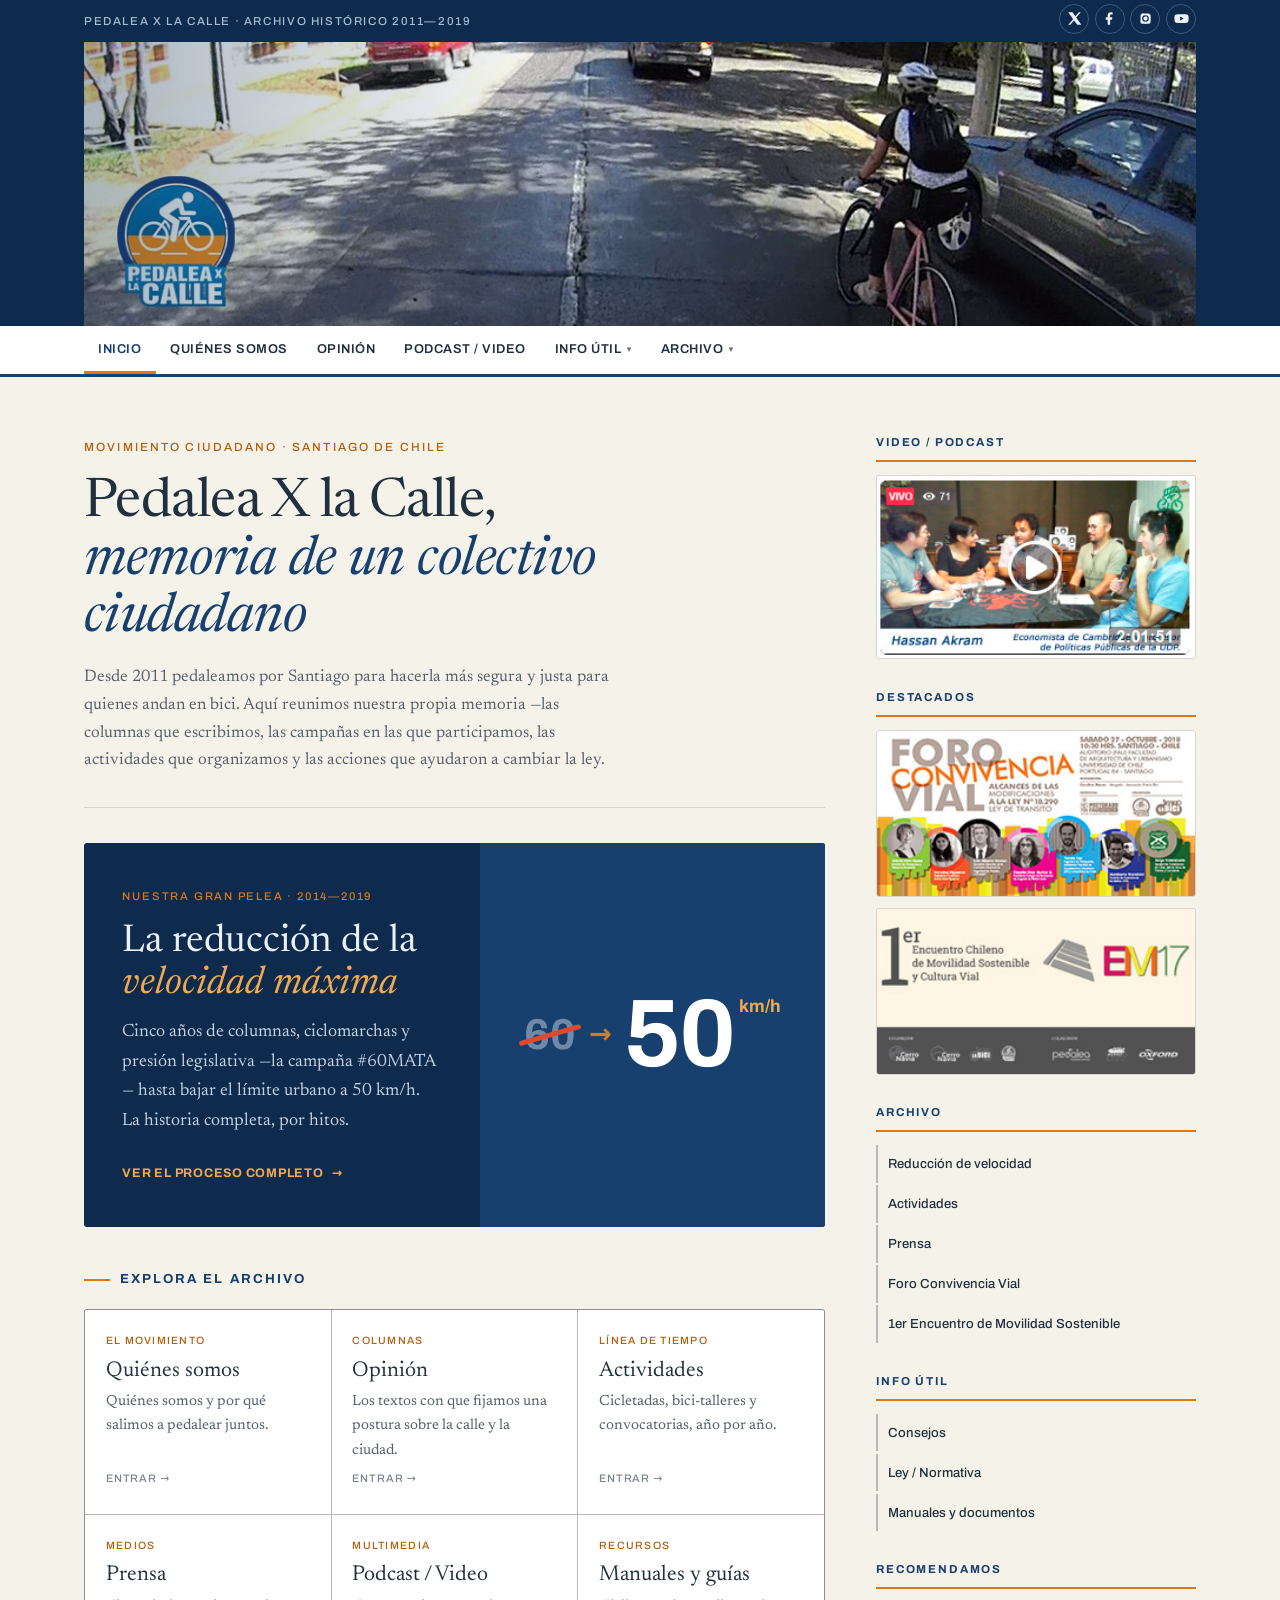
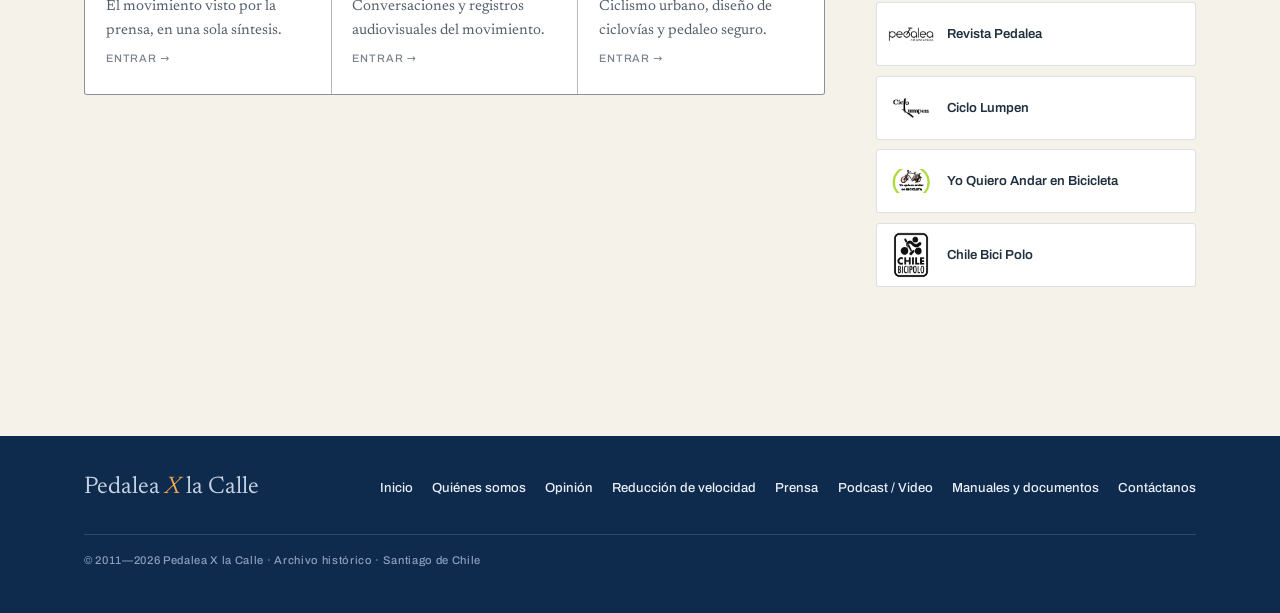
==== commit f1658a66: "Portada: reemplaza el '60' del destacado por '60 → 50 km/h' (cuenta la campaña de un vistazo) Co-Aut" ====
--- a/index.html
+++ b/index.html
@@ -90,7 +90,13 @@
             #60MATA— hasta bajar el límite urbano a 50 km/h. La historia completa, por hitos.</p>
             <a class="more-link" href="reduccion-velocidad.html">Ver el proceso completo <span class="arw" aria-hidden="true">→</span></a>
           </div>
-          <div class="hero-feature__media"><span class="hero-feature__num">60</span></div>
+          <div class="hero-feature__media">
+            <div class="vmax" role="img" aria-label="La velocidad máxima urbana bajó de 60 a 50 km/h">
+              <span class="vmax__old">60</span>
+              <span class="vmax__arrow" aria-hidden="true">→</span>
+              <span class="vmax__new"><b>50</b><span>km/h</span></span>
+            </div>
+          </div>
         </div>
       </section>
 
--- a/css/estilo.css
+++ b/css/estilo.css
@@ -152,6 +152,14 @@
 .hero-feature p { color: #C6D2E2; margin: 0 0 1.4rem; }
 .hero-feature__media { background: var(--navy) center/cover; display: grid; place-items: center; position: relative; min-height: 180px; }
 .hero-feature__num { font-family: var(--serif); font-style: italic; font-weight: 300; font-size: clamp(5rem, 12vw, 9rem); color: rgba(242,169,78,.28); line-height: 1; }
+/* 60 tachado -> 50 km/h (historia de la campaña) */
+.vmax { display: flex; align-items: center; gap: clamp(.4rem, 1.5vw, .8rem); font-family: var(--sans); padding: 1rem; }
+.vmax__old { position: relative; font-weight: 800; font-size: clamp(1.7rem, 4.5vw, 2.7rem); color: rgba(234, 240, 247, .42); }
+.vmax__old::after { content: ""; position: absolute; left: -12%; right: -12%; top: 50%; height: 5px; background: #E0492E; transform: translateY(-50%) rotate(-16deg); border-radius: 3px; }
+.vmax__arrow { font-size: clamp(1.1rem, 3vw, 1.7rem); color: var(--orange); font-weight: 800; }
+.vmax__new { display: flex; align-items: flex-start; line-height: .85; }
+.vmax__new b { font-weight: 800; font-size: clamp(3.4rem, 10vw, 6rem); color: #fff; letter-spacing: -.02em; }
+.vmax__new span { font-size: clamp(.85rem, 2vw, 1.1rem); color: #F2A94E; font-weight: 700; margin: .35rem 0 0 .28rem; text-transform: lowercase; }
 .more-link { display: inline-flex; align-items: center; gap: .5rem; font-family: var(--sans); font-weight: 700; font-size: .78rem; letter-spacing: .06em; text-transform: uppercase; color: #F2A94E; text-decoration: none; }
 .more-link:hover { color: #fff; }
 .more-link .arw { transition: transform .2s; }
@@ -299,6 +307,139 @@
 .pxlc-ver-link { font-family: var(--sans); font-size: .7rem; font-weight: 700; text-transform: uppercase; letter-spacing: .04em; color: var(--orange-deep); }
 
 /* =========================================================
+   LÍNEA DE TIEMPO POR ETAPAS (compilados)
+   ========================================================= */
+.timeline { position: relative; margin: 2.4rem 0 0; }
+.timeline::before {
+  content: ""; position: absolute; left: 8px; top: 6px; bottom: 6px;
+  width: 2px; background: var(--line-strong);
+}
+.etapa { position: relative; padding-left: 2.6rem; margin-bottom: 3rem; }
+.etapa::before {
+  content: ""; position: absolute; left: 0; top: 4px;
+  width: 18px; height: 18px; border-radius: 50%;
+  background: var(--paper); border: 4px solid var(--orange); box-sizing: border-box;
+  box-shadow: 0 0 0 4px var(--bg);
+}
+.etapa:last-child { margin-bottom: 1rem; }
+.etapa__year { font-family: var(--sans); font-weight: 700; font-size: .72rem; letter-spacing: .14em; text-transform: uppercase; color: var(--orange-deep); }
+.etapa__title { font-weight: 400; font-size: clamp(1.5rem, 3vw, 2.1rem); line-height: 1.12; margin: .3rem 0 1rem; }
+.etapa__title em { font-style: italic; color: var(--navy); }
+.etapa .prose, .etapa__body { max-width: 68ch; }
+.etapa__body > p { margin: 0 0 1.05rem; }
+.etapa__body figure { margin: 1.4rem 0; }
+.etapa__body figcaption { font-family: var(--sans); font-size: .78rem; color: var(--muted); margin-top: .5rem; }
+
+/* Dato / cifra destacada dentro de una etapa */
+.dato { display: flex; gap: .9rem; align-items: flex-start; background: var(--surface-2); border-left: 3px solid var(--orange); border-radius: 0 var(--radius) var(--radius) 0; padding: 1rem 1.2rem; margin: 1.4rem 0; }
+.dato strong { color: var(--navy); }
+.dato__n { font-family: var(--serif); font-style: italic; font-size: 2.2rem; line-height: 1; color: var(--orange-deep); flex: 0 0 auto; }
+
+/* Publicaciones de respaldo por etapa */
+.refs { margin: 1.4rem 0 0; border-top: 1px dashed var(--line-strong); padding-top: .9rem; }
+.refs h4 { font-family: var(--sans); font-size: .66rem; letter-spacing: .14em; text-transform: uppercase; color: var(--muted); margin: 0 0 .6rem; font-weight: 700; }
+.refs ul { list-style: none; margin: 0; padding: 0; display: grid; gap: .35rem; }
+.refs li { display: flex; gap: .7rem; font-size: .9rem; color: var(--ink-soft); }
+.refs .fecha { font-family: var(--sans); font-size: .72rem; color: var(--muted); flex: 0 0 8.5rem; padding-top: .15rem; }
+
+@media (max-width: 600px) {
+  .refs li { flex-direction: column; gap: .1rem; }
+  .refs .fecha { flex-basis: auto; }
+}
+
+/* Actividades: entrada individual (imagen + texto) */
+.acto { display: grid; grid-template-columns: 200px 1fr; gap: 1.4rem; padding: 1.5rem 0; border-top: 1px solid var(--line); align-items: start; }
+.acto:first-child { border-top: 0; padding-top: .3rem; }
+.acto__media { margin: 0; }
+.acto__media a { display: block; }
+.acto__media img { width: 100%; height: auto; display: block; border-radius: var(--radius); border: 1px solid var(--line); transition: transform .2s, box-shadow .2s; }
+.acto__media a:hover img { transform: translateY(-2px); box-shadow: 0 10px 22px rgba(14,42,77,.16); }
+.acto__cap { font-family: var(--sans); font-size: .68rem; color: var(--muted); margin-top: .4rem; text-align: center; }
+.acto__body { min-width: 0; }
+.acto__date { font-family: var(--sans); font-size: .72rem; letter-spacing: .08em; text-transform: uppercase; color: var(--muted); }
+.acto__body h3 { font-weight: 400; font-size: 1.35rem; line-height: 1.15; margin: .15rem 0 0; }
+.acto__body p { margin: .7rem 0 0; }
+.acto__body ul { margin: .7rem 0 0; padding-left: 1.2rem; }
+.acto--nomedia { grid-template-columns: 1fr; }
+.badge-col { display: inline-block; font-family: var(--sans); font-size: .58rem; font-weight: 700; letter-spacing: .1em; text-transform: uppercase; color: var(--navy); background: color-mix(in srgb, var(--navy) 13%, transparent); padding: .22rem .5rem; border-radius: 2px; margin-left: .5rem; vertical-align: middle; }
+.fb-link { display: inline-flex; align-items: center; gap: .4rem; font-family: var(--sans); font-size: .78rem; font-weight: 600; text-decoration: none; color: var(--navy); margin-top: .8rem; }
+.fb-link::before { content: "▸"; color: var(--orange); }
+.fb-link:hover { color: var(--orange-deep); }
+
+@media (max-width: 620px) {
+  .acto { grid-template-columns: 1fr; gap: .8rem; }
+  .acto__media { max-width: 260px; }
+}
+
+/* Prensa: aparición en un medio */
+.medio { padding: 1.3rem 0; border-top: 1px solid var(--line); max-width: 72ch; overflow: hidden; }
+.medio:first-of-type { border-top: 0; padding-top: .4rem; }
+.medio__top { display: flex; align-items: baseline; gap: .7rem; flex-wrap: wrap; }
+.medio__outlet { font-family: var(--sans); font-weight: 700; font-size: 1rem; color: var(--navy); }
+.medio__fecha { font-family: var(--sans); font-size: .72rem; letter-spacing: .06em; text-transform: uppercase; color: var(--muted); }
+.medio__tipo { font-family: var(--sans); font-size: .58rem; font-weight: 700; letter-spacing: .1em; text-transform: uppercase; color: var(--orange-deep); background: color-mix(in srgb, var(--orange) 15%, transparent); padding: .22rem .5rem; border-radius: 2px; }
+.medio p { margin: .55rem 0 0; }
+.medio blockquote { margin: .8rem 0 0; padding: .3rem 0 .3rem 1rem; border-left: 3px solid var(--orange); font-style: italic; color: var(--ink-soft); }
+.medio__fig { float: right; width: 165px; margin: .2rem 0 .6rem 1.3rem; }
+.medio__fig img { width: 100%; height: auto; display: block; border-radius: var(--radius); border: 1px solid var(--line-strong); }
+.medio__fig figcaption { font-family: var(--sans); font-size: .64rem; color: var(--muted); text-align: center; margin-top: .35rem; }
+.medio__imgs { display: flex; gap: .6rem; flex-wrap: wrap; margin: .9rem 0 .2rem; }
+.medio__imgs img { width: 120px; height: auto; border-radius: var(--radius); border: 1px solid var(--line-strong); }
+.medio__nota { font-family: var(--sans); font-size: .78rem; color: var(--muted); margin-top: .7rem; display: inline-flex; gap: .4rem; }
+.medio__nota::before { content: "◔"; color: var(--orange); }
+@media (max-width: 520px) { .medio__fig { float: none; width: 200px; margin: 0 0 .8rem; } }
+img.zoomable { cursor: zoom-in; transition: filter .2s; }
+img.zoomable:hover { filter: brightness(1.04); }
+
+/* Símbolo de flecha en los índices de ancla (Manuales, Opinión) */
+.toc li { position: relative; }
+.toc a::before { content: "→ "; color: var(--orange); font-weight: 700; }
+
+/* Opinión: columnas */
+.columna { border-top: 3px solid var(--line-strong); padding-top: 1.8rem; margin-top: 2.8rem; }
+.columna:first-of-type { border-top: 0; margin-top: 1rem; }
+.columna > h2 { font-weight: 400; font-size: clamp(1.6rem, 3.4vw, 2.3rem); line-height: 1.12; letter-spacing: -.01em; margin: 0 0 .35rem; scroll-margin-top: 90px; }
+.col-meta { font-family: var(--sans); font-size: .76rem; letter-spacing: .05em; text-transform: uppercase; color: var(--orange-deep); margin: 0 0 1.3rem; }
+.columna .prose { max-width: 72ch; }
+.columna .prose img { max-width: 100%; height: auto; border-radius: var(--radius); margin: 1.2rem 0; }
+.columna .prose figure { margin: 1.4rem 0; }
+.columna .prose figure img { margin: 0 0 .4rem; }
+.toc-year { font-family: var(--sans); font-size: .72rem; color: var(--muted); }
+
+/* Documentos: botón de descarga + miniaturas de muestra */
+.btn-doc { display: inline-flex; align-items: center; gap: .55rem; font-family: var(--sans); font-weight: 700; font-size: .8rem; letter-spacing: .03em; text-decoration: none; color: #fff; background: var(--navy); padding: .7rem 1.1rem; border-radius: var(--radius); transition: background .2s, transform .2s; margin: .3rem .6rem .3rem 0; }
+.btn-doc::before { content: "⬇"; font-size: .95em; }
+.btn-doc:hover { background: var(--orange); color: #fff; transform: translateY(-2px); }
+.btn-doc small { font-weight: 400; opacity: .82; letter-spacing: 0; }
+.btn-doc--ghost { background: transparent; color: var(--navy); border: 1.5px solid var(--line-strong); }
+.btn-doc--ghost:hover { background: var(--navy); color: #fff; border-color: var(--navy); }
+.doc-thumbs { display: flex; gap: .6rem; flex-wrap: wrap; margin: 1.1rem 0; }
+.doc-thumbs img { height: 155px; width: auto; border-radius: var(--radius); border: 1px solid var(--line-strong); }
+.doc-fuente { font-family: var(--sans); font-size: .74rem; color: var(--muted); margin-top: .6rem; }
+
+/* Recuadro de contexto / antecedente */
+.contexto { background: var(--surface); border: 1px solid var(--line-strong); border-top: 3px solid var(--navy); border-radius: var(--radius); padding: clamp(1.2rem, 3vw, 1.8rem); margin: 0 0 2.6rem; max-width: 72ch; }
+.contexto__label { font-family: var(--sans); font-weight: 700; font-size: .66rem; letter-spacing: .16em; text-transform: uppercase; color: var(--orange-deep); }
+.contexto h2 { margin: .35rem 0 .8rem; font-weight: 400; font-size: clamp(1.3rem, 2.6vw, 1.8rem); line-height: 1.15; }
+.contexto p { margin: 0 0 .9rem; color: var(--ink-soft); }
+.contexto p:last-child { margin-bottom: 0; }
+
+/* Cita de tuit / declaración */
+.tweet { border: 1px solid var(--line-strong); border-left: 3px solid var(--navy); border-radius: 0 var(--radius) var(--radius) 0; padding: 1rem 1.2rem; margin: 1.4rem 0; background: var(--surface); }
+.tweet p { margin: 0 0 .5rem; font-style: italic; font-size: 1.05rem; }
+.tweet__meta { font-family: var(--sans); font-size: .74rem; color: var(--muted); display: flex; flex-wrap: wrap; gap: .5rem 1rem; align-items: baseline; }
+.tweet__meta a { font-weight: 600; }
+
+/* =========================================================
+   LIGHTBOX (ampliar imágenes al hacer click)
+   ========================================================= */
+.lightbox { position: fixed; inset: 0; z-index: 1000; background: rgba(14,42,77,.92); display: flex; align-items: center; justify-content: center; padding: clamp(1rem, 4vw, 3rem); opacity: 0; visibility: hidden; transition: opacity .22s ease; cursor: zoom-out; }
+.lightbox.open { opacity: 1; visibility: visible; }
+.lightbox img { max-width: 100%; max-height: 100%; border-radius: 2px; box-shadow: 0 24px 70px rgba(0,0,0,.55); }
+.lightbox__close { position: absolute; top: .8rem; right: 1.1rem; font-family: var(--sans); font-size: 2.2rem; line-height: 1; color: #fff; background: none; border: 0; cursor: pointer; opacity: .85; }
+.lightbox__close:hover { opacity: 1; color: var(--orange); }
+
+/* =========================================================
    BOTÓN VOLVER ARRIBA
    ========================================================= */
 .to-top {
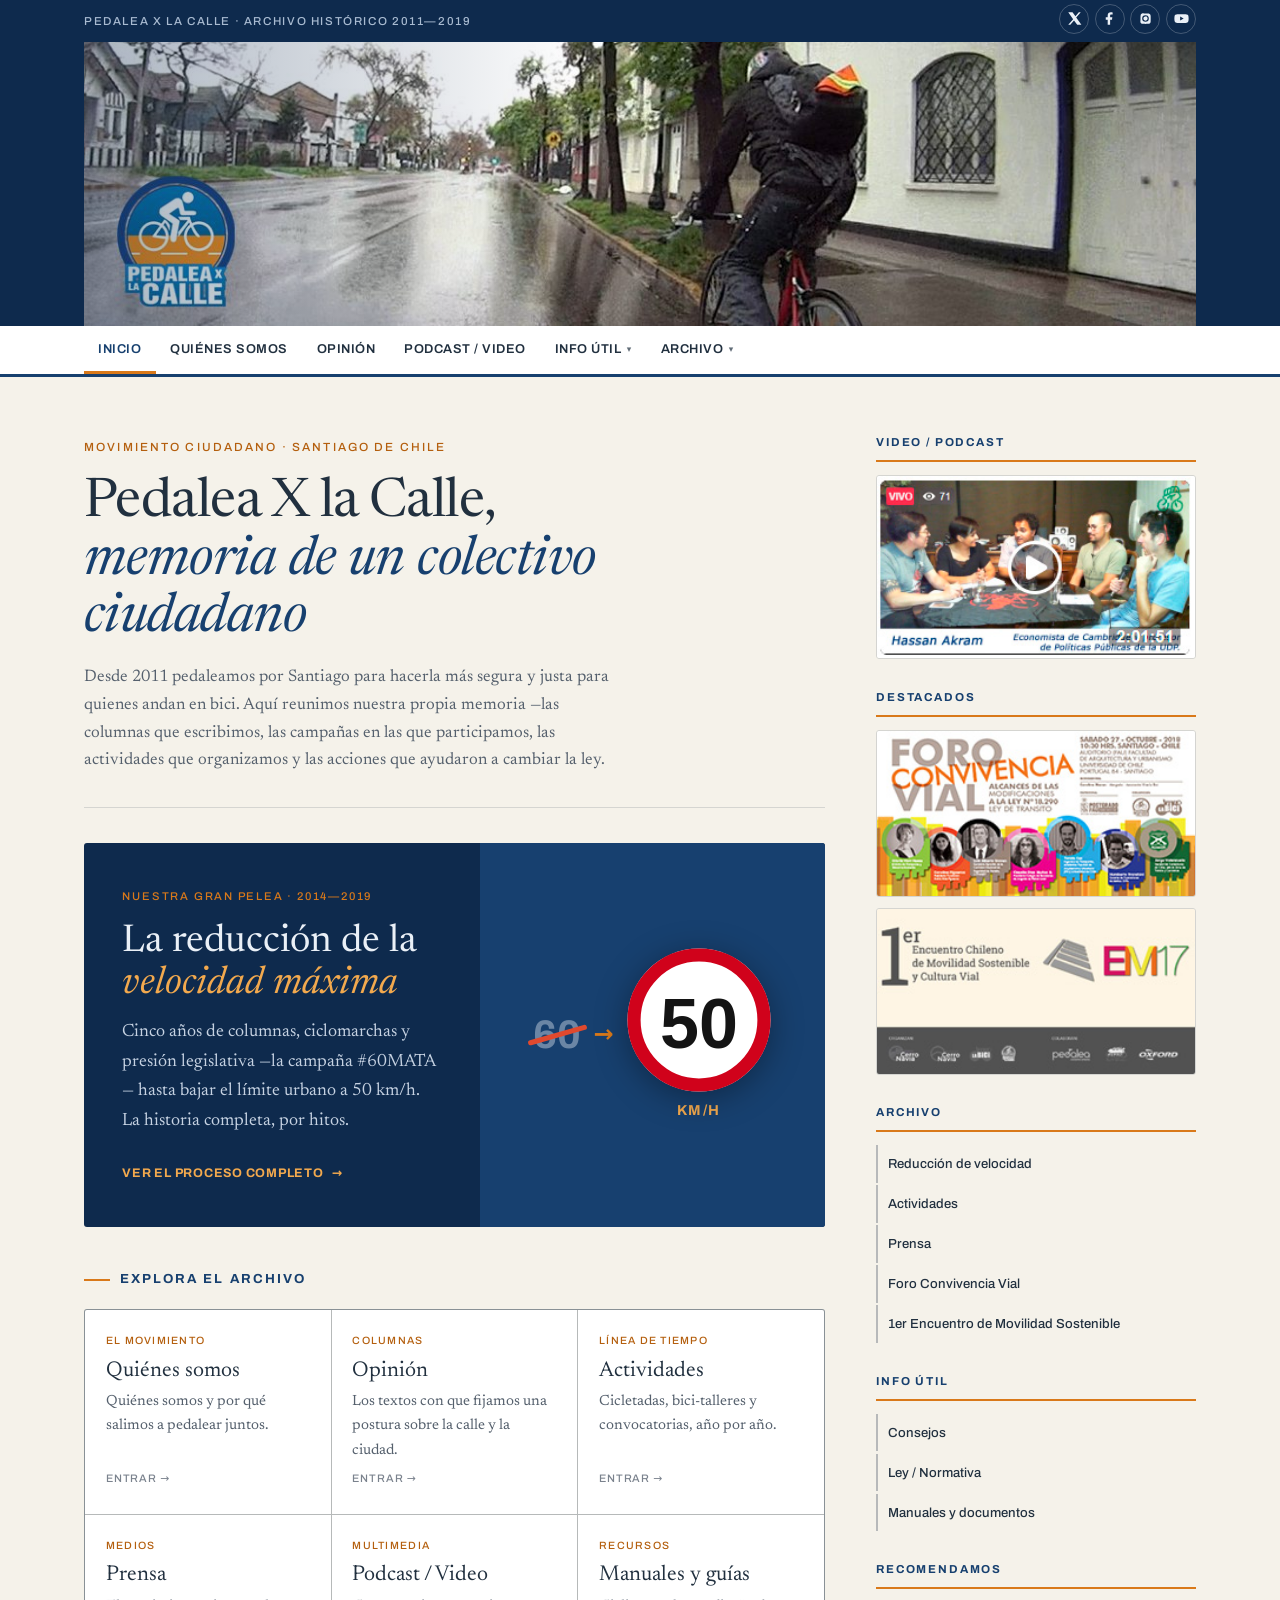
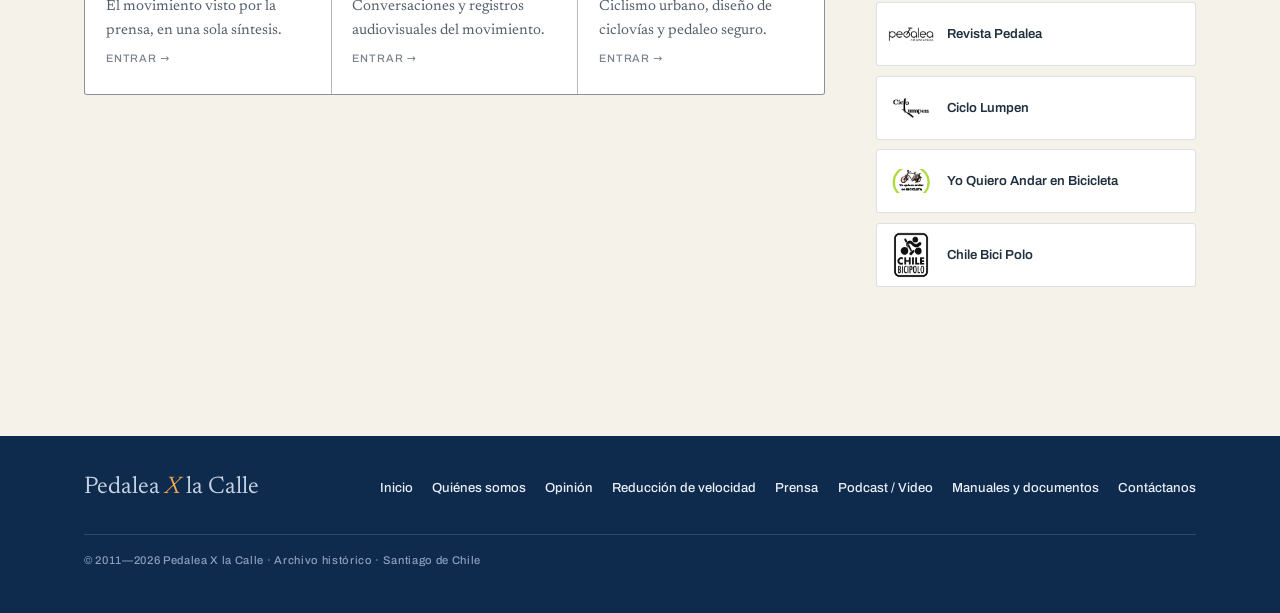
==== commit 7e8a8807: "Señal de tránsito "50" en portada + fotos del Foro + dominio apex - index.html: destacado 60→50 ahor" ====
--- a/index.html
+++ b/index.html
@@ -94,7 +94,14 @@
             <div class="vmax" role="img" aria-label="La velocidad máxima urbana bajó de 60 a 50 km/h">
               <span class="vmax__old">60</span>
               <span class="vmax__arrow" aria-hidden="true">→</span>
-              <span class="vmax__new"><b>50</b><span>km/h</span></span>
+              <span class="vmax__sign">
+                <svg viewBox="0 0 100 100" aria-hidden="true">
+                  <circle cx="50" cy="50" r="49" fill="#fff"/>
+                  <circle cx="50" cy="50" r="44.5" fill="#fff" stroke="#D0021B" stroke-width="9"/>
+                  <text x="50" y="53" text-anchor="middle" dominant-baseline="central" font-family="Arial, Helvetica, sans-serif" font-weight="700" font-size="48" fill="#141414">50</text>
+                </svg>
+                <small>km/h</small>
+              </span>
             </div>
           </div>
         </div>
--- a/css/estilo.css
+++ b/css/estilo.css
@@ -152,14 +152,14 @@
 .hero-feature p { color: #C6D2E2; margin: 0 0 1.4rem; }
 .hero-feature__media { background: var(--navy) center/cover; display: grid; place-items: center; position: relative; min-height: 180px; }
 .hero-feature__num { font-family: var(--serif); font-style: italic; font-weight: 300; font-size: clamp(5rem, 12vw, 9rem); color: rgba(242,169,78,.28); line-height: 1; }
-/* 60 tachado -> 50 km/h (historia de la campaña) */
-.vmax { display: flex; align-items: center; gap: clamp(.4rem, 1.5vw, .8rem); font-family: var(--sans); padding: 1rem; }
-.vmax__old { position: relative; font-weight: 800; font-size: clamp(1.7rem, 4.5vw, 2.7rem); color: rgba(234, 240, 247, .42); }
-.vmax__old::after { content: ""; position: absolute; left: -12%; right: -12%; top: 50%; height: 5px; background: #E0492E; transform: translateY(-50%) rotate(-16deg); border-radius: 3px; }
-.vmax__arrow { font-size: clamp(1.1rem, 3vw, 1.7rem); color: var(--orange); font-weight: 800; }
-.vmax__new { display: flex; align-items: flex-start; line-height: .85; }
-.vmax__new b { font-weight: 800; font-size: clamp(3.4rem, 10vw, 6rem); color: #fff; letter-spacing: -.02em; }
-.vmax__new span { font-size: clamp(.85rem, 2vw, 1.1rem); color: #F2A94E; font-weight: 700; margin: .35rem 0 0 .28rem; text-transform: lowercase; }
+/* 60 tachado -> señal de "máx 50" (historia de la campaña) */
+.vmax { display: flex; align-items: center; justify-content: center; gap: clamp(.35rem, 1.6vw, .75rem); font-family: var(--sans); padding: 1rem; }
+.vmax__old { position: relative; font-weight: 800; font-size: clamp(1.6rem, 4.2vw, 2.5rem); color: rgba(234, 240, 247, .4); }
+.vmax__old::after { content: ""; position: absolute; left: -14%; right: -14%; top: 50%; height: 5px; background: #E0492E; transform: translateY(-50%) rotate(-16deg); border-radius: 3px; }
+.vmax__arrow { font-size: clamp(1rem, 2.6vw, 1.5rem); color: var(--orange); font-weight: 800; }
+.vmax__sign { display: flex; flex-direction: column; align-items: center; gap: .35rem; }
+.vmax__sign svg { display: block; width: clamp(88px, 22vw, 146px); height: auto; filter: drop-shadow(0 6px 16px rgba(0, 0, 0, .35)); }
+.vmax__sign small { font-family: var(--sans); font-weight: 700; font-size: clamp(.72rem, 1.7vw, .9rem); letter-spacing: .08em; text-transform: uppercase; color: #F2A94E; }
 .more-link { display: inline-flex; align-items: center; gap: .5rem; font-family: var(--sans); font-weight: 700; font-size: .78rem; letter-spacing: .06em; text-transform: uppercase; color: #F2A94E; text-decoration: none; }
 .more-link:hover { color: #fff; }
 .more-link .arw { transition: transform .2s; }
@@ -415,6 +415,9 @@
 .btn-doc--ghost:hover { background: var(--navy); color: #fff; border-color: var(--navy); }
 .doc-thumbs { display: flex; gap: .6rem; flex-wrap: wrap; margin: 1.1rem 0; }
 .doc-thumbs img { height: 155px; width: auto; border-radius: var(--radius); border: 1px solid var(--line-strong); }
+.doc-thumbs--link a { display: block; line-height: 0; border-radius: var(--radius); overflow: hidden; }
+.doc-thumbs--link a img { transition: transform .25s ease; }
+.doc-thumbs--link a:hover img { transform: scale(1.05); }
 .doc-fuente { font-family: var(--sans); font-size: .74rem; color: var(--muted); margin-top: .6rem; }
 
 /* Recuadro de contexto / antecedente */
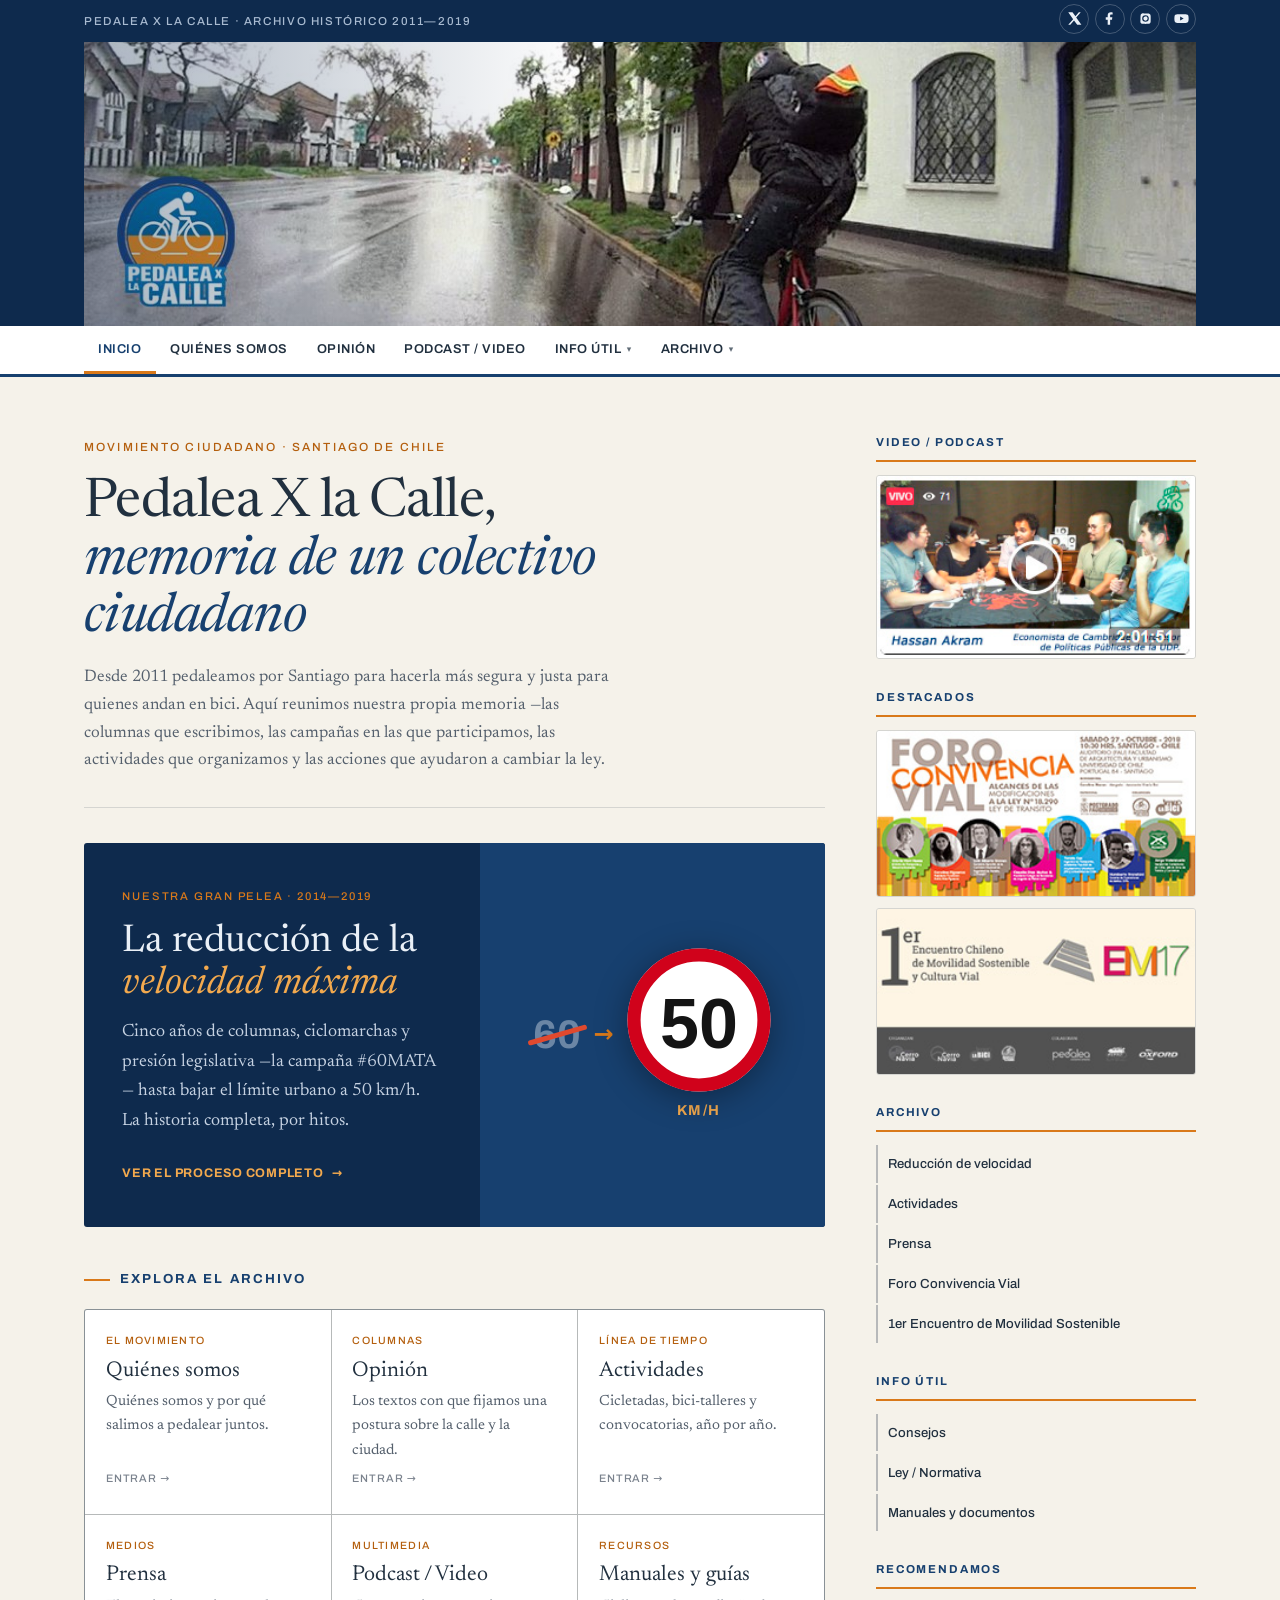
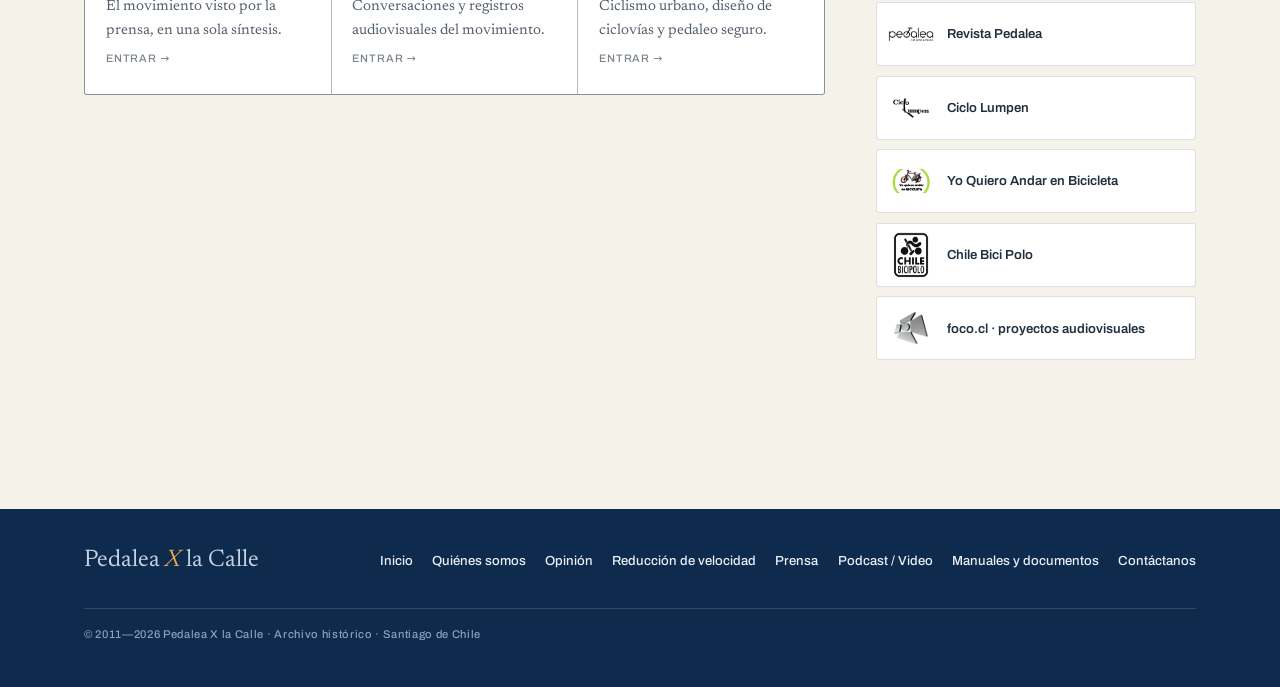
==== commit bc53e8b2: "foco.cl en Recomendamos + reportaje T13 como lámina + fotos del tuit de Hutt - Recomendamos: agrega " ====
--- a/index.html
+++ b/index.html
@@ -195,6 +195,7 @@
           <li><a href="http://ciclolumpen.cl" target="_blank" rel="noopener"><img src="img/aliado-ciclolumpen.jpg" alt="Ciclo Lumpen"><span>Ciclo Lumpen</span></a></li>
           <li><a href="https://www.facebook.com/Yo-quiero-andar-en-Bicicleta-140569169340311/" target="_blank" rel="noopener"><img src="img/aliado-yoquiero.jpg" alt="Yo Quiero Andar en Bicicleta"><span>Yo Quiero Andar en Bicicleta</span></a></li>
           <li><a href="https://bikepolo.cl/" target="_blank" rel="noopener"><img src="img/chilebicipolo.png" alt="Chile Bici Polo"><span>Chile Bici Polo</span></a></li>
+          <li><a href="https://foco.cl" target="_blank" rel="noopener"><img src="img/logo-foco.png" alt="foco.cl"><span>foco.cl · proyectos audiovisuales</span></a></li>
         </ul>
       </div>
     </aside>
--- a/css/estilo.css
+++ b/css/estilo.css
@@ -387,6 +387,8 @@
 .medio__imgs img { width: 120px; height: auto; border-radius: var(--radius); border: 1px solid var(--line-strong); }
 .medio__nota { font-family: var(--sans); font-size: .78rem; color: var(--muted); margin-top: .7rem; display: inline-flex; gap: .4rem; }
 .medio__nota::before { content: "◔"; color: var(--orange); }
+.medio__link { font-family: var(--sans); font-size: .82rem; margin-top: .7rem; }
+.medio__link a { font-weight: 600; }
 @media (max-width: 520px) { .medio__fig { float: none; width: 200px; margin: 0 0 .8rem; } }
 img.zoomable { cursor: zoom-in; transition: filter .2s; }
 img.zoomable:hover { filter: brightness(1.04); }
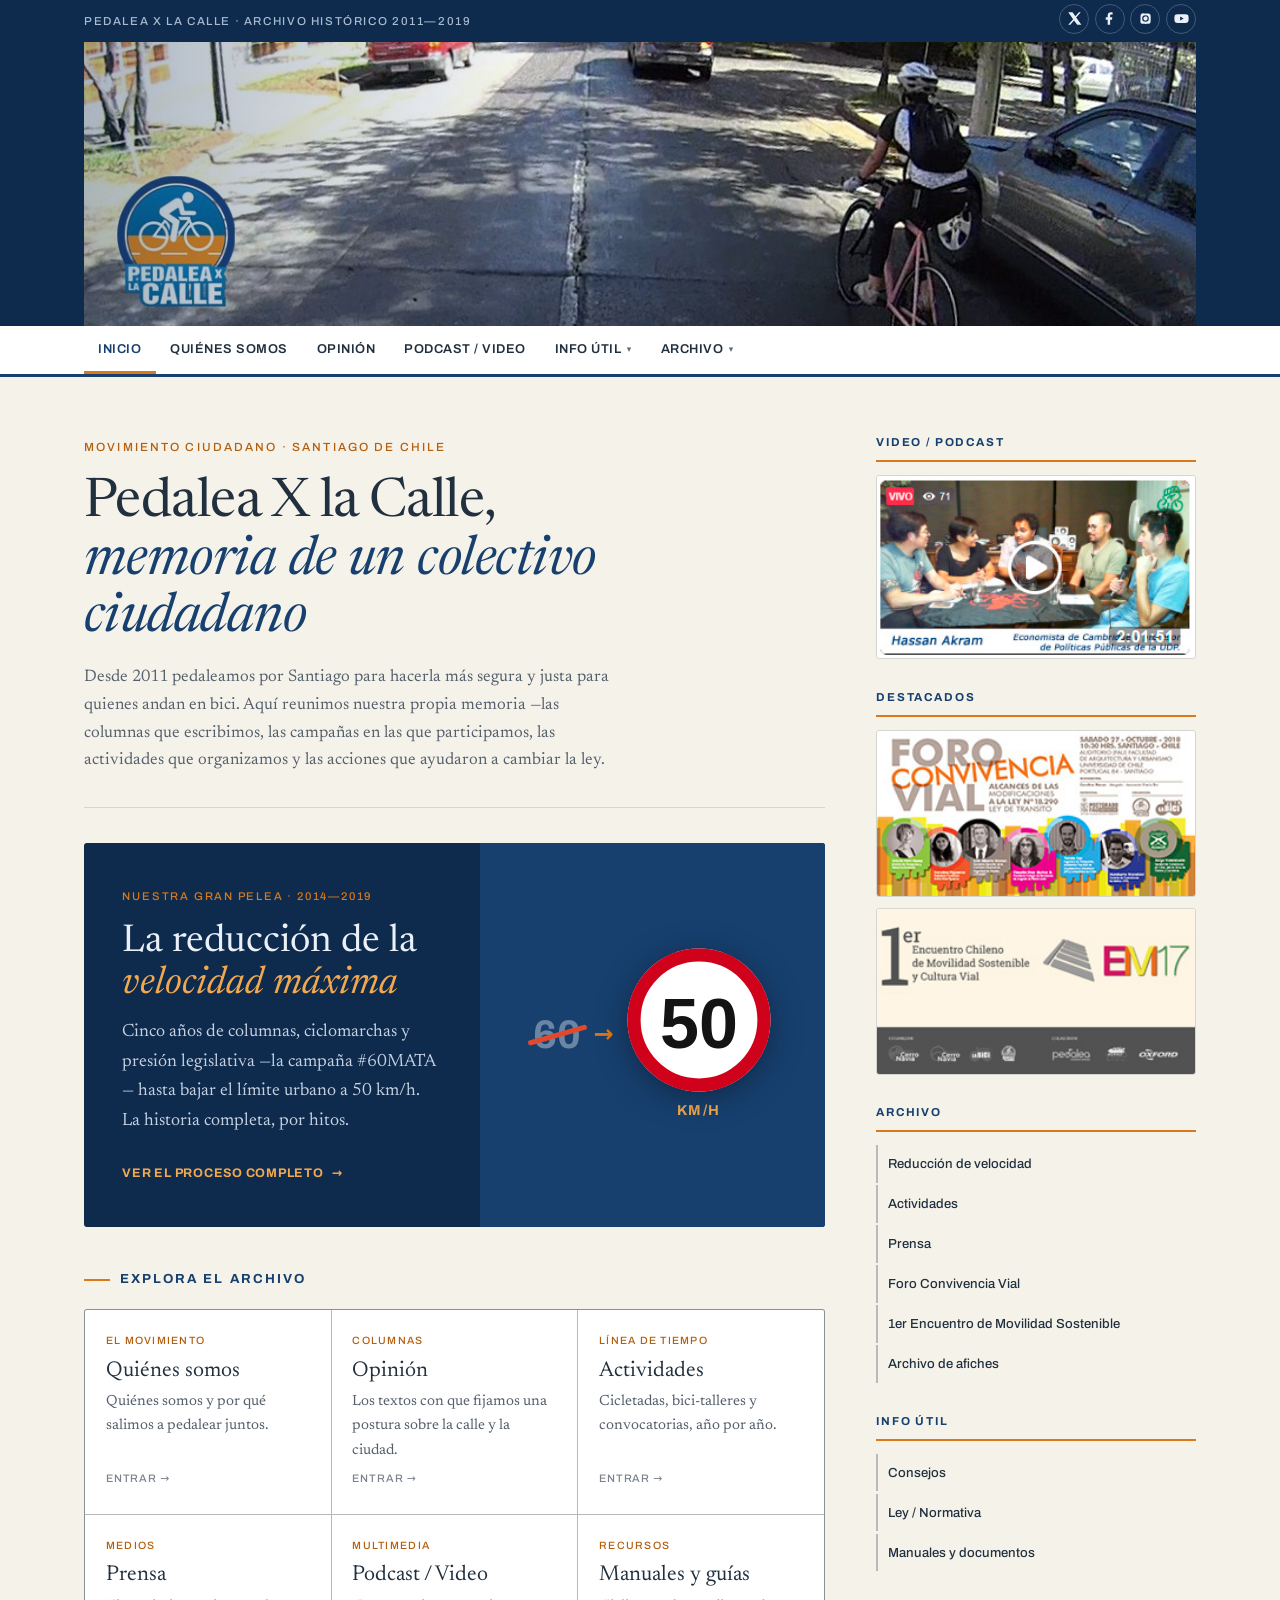
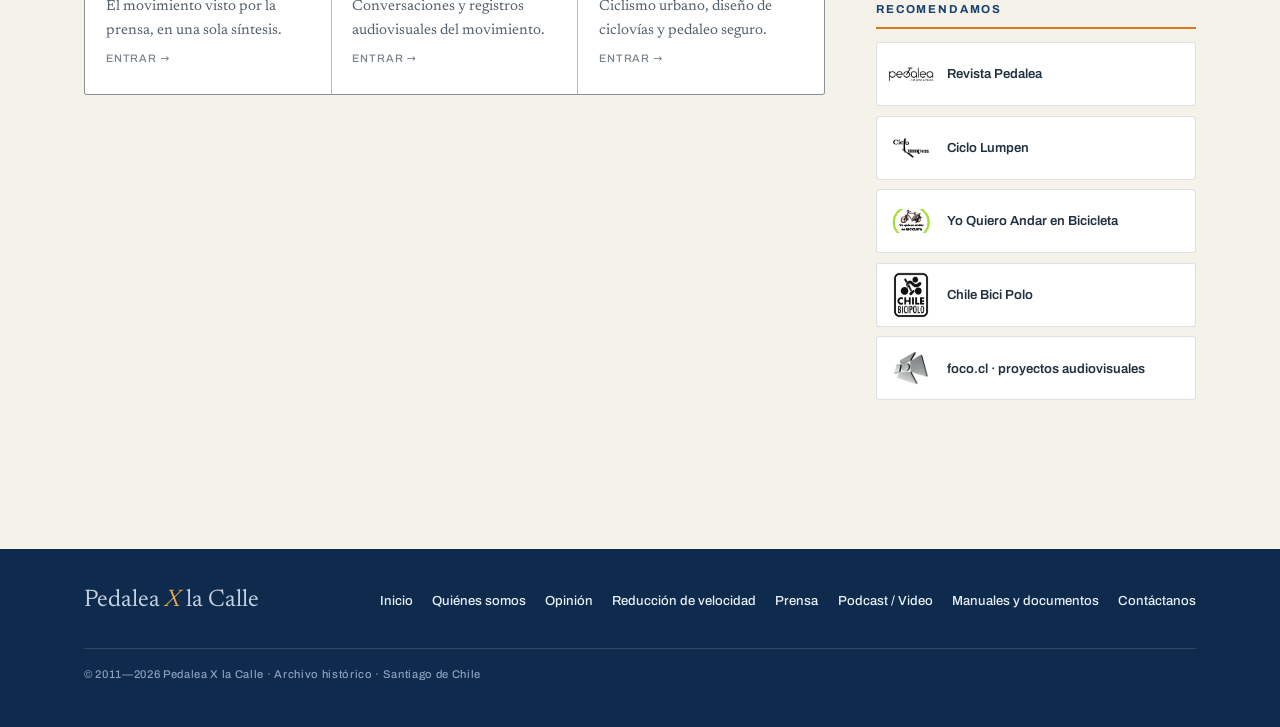
==== commit ebe879d5: "Archivo histórico de afiches + correcciones y podcast en Actividades - Nueva página archivo-afiches." ====
--- a/index.html
+++ b/index.html
@@ -60,6 +60,7 @@
             <li><a href="prensa.html">Prensa</a></li>
             <li><a href="foro-convivencia-vial.html">Foro Convivencia Vial</a></li>
             <li><a href="encuentro-movilidad.html">1er Encuentro de Movilidad Sostenible</a></li>
+            <li><a href="archivo-afiches.html">Archivo de afiches</a></li>
           </ul>
         </li>
       </ul>
@@ -178,6 +179,7 @@
           <li><a href="prensa.html">Prensa</a></li>
           <li><a href="foro-convivencia-vial.html">Foro Convivencia Vial</a></li>
           <li><a href="encuentro-movilidad.html">1er Encuentro de Movilidad Sostenible</a></li>
+          <li><a href="archivo-afiches.html">Archivo de afiches</a></li>
         </ul>
       </div>
       <div class="widget">
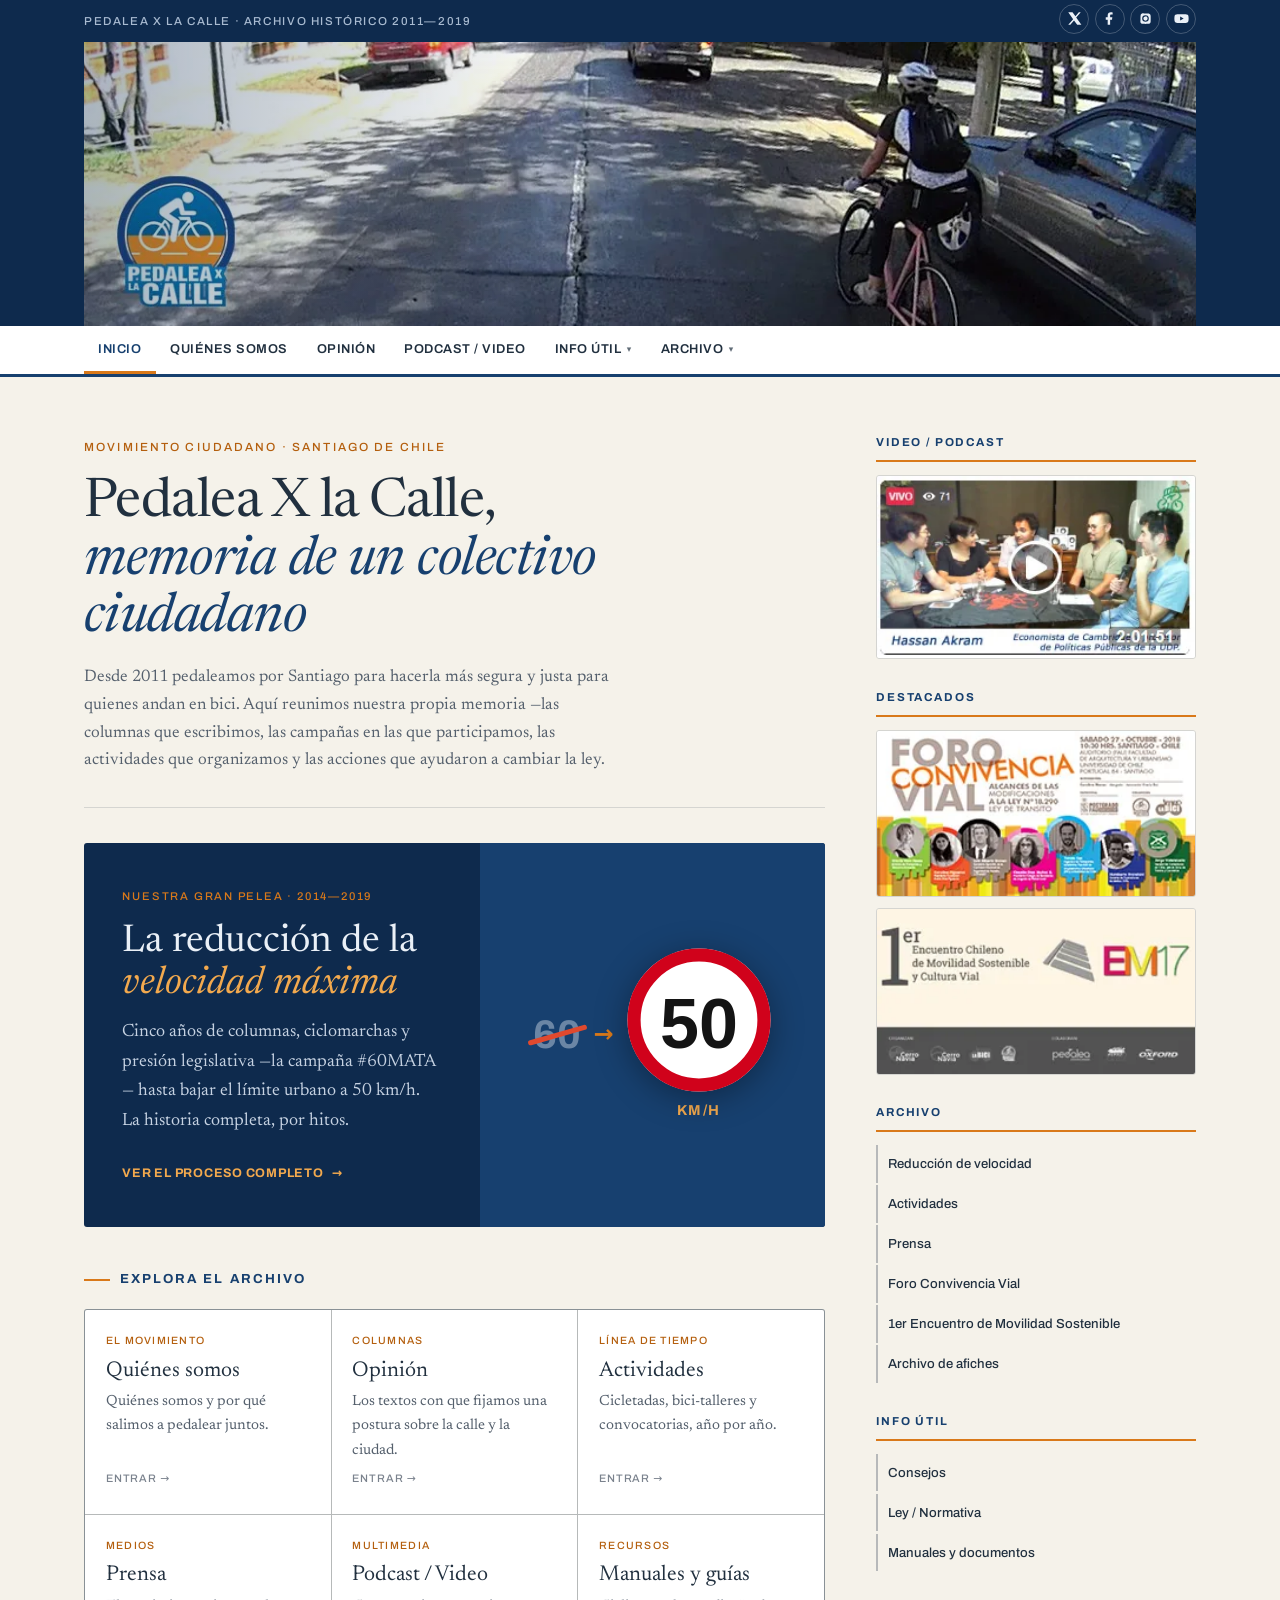
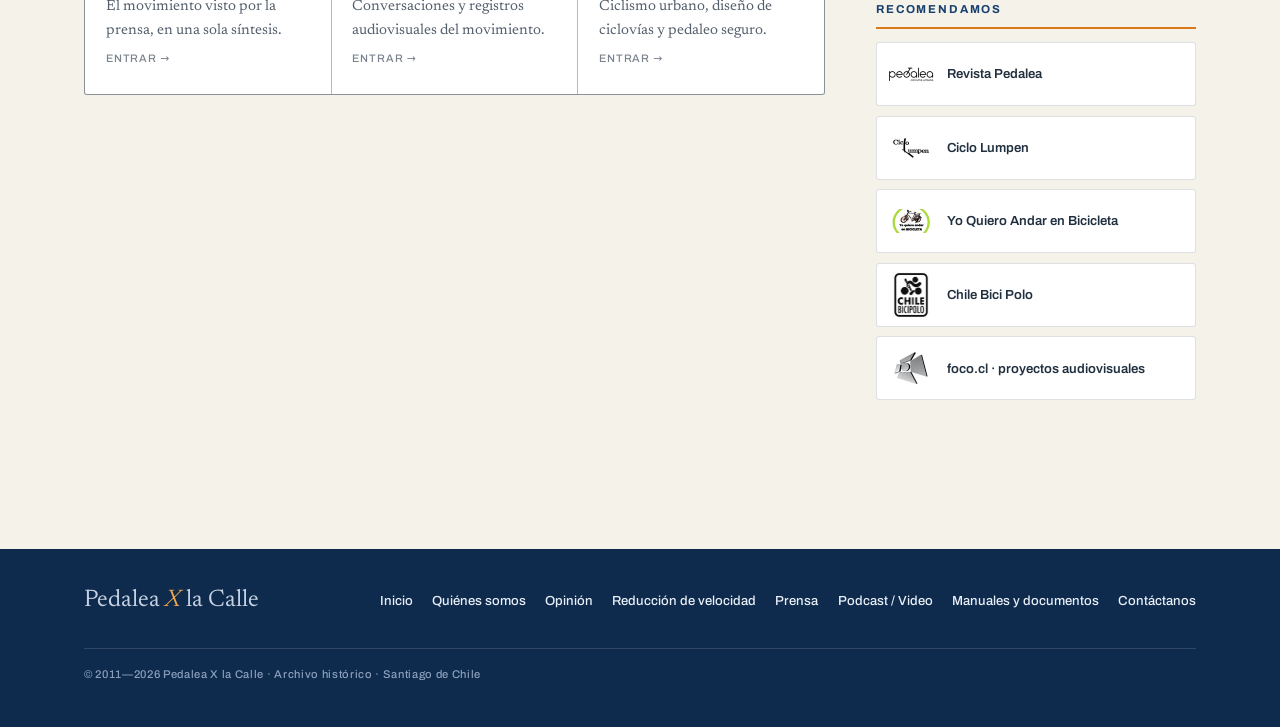
==== commit c11ba317: "Optimizacion segun informe de Lighthouse Imagenes a WebP: la barra lateral baja de 363 KB a 38 KB (l" ====
--- a/index.html
+++ b/index.html
@@ -6,6 +6,20 @@
   <title>Pedalea X la Calle · Archivo histórico</title>
   <meta name="description" content="Archivo histórico del movimiento ciudadano Pedalea X la Calle: nuestra memoria de la lucha por la convivencia vial y el derecho a la calle en Santiago de Chile.">
   <link rel="stylesheet" href="css/estilo.css">
+
+  <!-- Cabecera aleatoria: se elige aqui y se precarga con prioridad alta, para
+       que el navegador la pida una sola vez y lo antes posible (elemento LCP). -->
+  <script>
+    (function () {
+      var n = 1 + Math.floor(Math.random() * 3);
+      window.__cabecera = "img/cabecera-" + n + ".webp";
+      var l = document.createElement("link");
+      l.rel = "preload"; l.as = "image"; l.type = "image/webp";
+      l.href = window.__cabecera;
+      l.setAttribute("fetchpriority", "high");
+      document.head.appendChild(l);
+    })();
+  </script>
 </head>
 <body>
   <a class="skip" href="#main">Saltar al contenido</a>
@@ -27,9 +41,12 @@
   <header class="masthead">
     <div class="wrap">
       <a class="banner" href="index.html" aria-label="Pedalea X la Calle — inicio">
-        <img id="banner" src="img/cabecera-1.jpg" width="1144" height="292"
+        <img id="banner" width="1144" height="292" fetchpriority="high"
              alt="Pedalea X la Calle — ciclistas ocupando la calle en Santiago">
+        <noscript><img src="img/cabecera-1.webp" width="1144" height="292"
+             alt="Ciclistas ocupando la calle en Santiago"></noscript>
       </a>
+      <script>document.getElementById("banner").src = window.__cabecera;</script>
     </div>
   </header>
 
@@ -86,7 +103,7 @@
         <div class="hero-feature">
           <div class="hero-feature__body">
             <span class="hero-feature__tag">Nuestra gran pelea · 2014—2019</span>
-            <h3>La reducción de la <em>velocidad máxima</em></h3>
+            <h2>La reducción de la <em>velocidad máxima</em></h2>
             <p>Cinco años de columnas, ciclomarchas y presión legislativa —la campaña
             #60MATA— hasta bajar el límite urbano a 50 km/h. La historia completa, por hitos.</p>
             <a class="more-link" href="reduccion-velocidad.html">Ver el proceso completo <span class="arw" aria-hidden="true">→</span></a>
@@ -157,17 +174,17 @@
       <div class="widget">
         <h2 class="widget__title">Video / Podcast</h2>
         <a class="w-banner" href="podcast-video.html">
-          <img src="img/banner-podcast.jpg" width="284" height="163" alt="Conversaciones en video de Pedalea X la Calle">
+          <img src="img/banner-podcast.webp" width="284" height="163" decoding="async" alt="Conversaciones en video de Pedalea X la Calle">
         </a>
       </div>
       <div class="widget">
         <h2 class="widget__title">Destacados</h2>
         <div class="w-banners">
           <a class="w-banner" href="foro-convivencia-vial.html">
-            <img src="img/banner-foro.jpg" width="270" height="140" alt="Foro Convivencia Vial 2018">
+            <img src="img/banner-foro.webp" width="270" height="140" loading="lazy" decoding="async" alt="Foro Convivencia Vial 2018">
           </a>
           <a class="w-banner" href="encuentro-movilidad.html">
-            <img src="img/banner-encuentro.jpg" width="270" height="140" alt="1er Encuentro de Movilidad Sostenible y Cultura Vial">
+            <img src="img/banner-encuentro.webp" width="270" height="140" loading="lazy" decoding="async" alt="1er Encuentro de Movilidad Sostenible y Cultura Vial">
           </a>
         </div>
       </div>
@@ -193,11 +210,11 @@
       <div class="widget">
         <h2 class="widget__title">Recomendamos</h2>
         <ul class="w-allies">
-          <li><a href="https://revistapedalea.com" target="_blank" rel="noopener"><img src="img/aliado-revistapedalea.jpg" alt="Revista Pedalea"><span>Revista Pedalea</span></a></li>
-          <li><a href="http://ciclolumpen.cl" target="_blank" rel="noopener"><img src="img/aliado-ciclolumpen.jpg" alt="Ciclo Lumpen"><span>Ciclo Lumpen</span></a></li>
-          <li><a href="https://www.facebook.com/Yo-quiero-andar-en-Bicicleta-140569169340311/" target="_blank" rel="noopener"><img src="img/aliado-yoquiero.jpg" alt="Yo Quiero Andar en Bicicleta"><span>Yo Quiero Andar en Bicicleta</span></a></li>
-          <li><a href="https://bikepolo.cl/" target="_blank" rel="noopener"><img src="img/chilebicipolo.png" alt="Chile Bici Polo"><span>Chile Bici Polo</span></a></li>
-          <li><a href="https://foco.cl" target="_blank" rel="noopener"><img src="img/logo-foco.png" alt="foco.cl"><span>foco.cl · proyectos audiovisuales</span></a></li>
+          <li><a href="https://revistapedalea.com" target="_blank" rel="noopener"><img src="img/aliado-revistapedalea.webp" width="46" height="46" loading="lazy" decoding="async" alt="Revista Pedalea"><span>Revista Pedalea</span></a></li>
+          <li><a href="http://ciclolumpen.cl" target="_blank" rel="noopener"><img src="img/aliado-ciclolumpen.webp" width="46" height="46" loading="lazy" decoding="async" alt="Ciclo Lumpen"><span>Ciclo Lumpen</span></a></li>
+          <li><a href="https://www.facebook.com/Yo-quiero-andar-en-Bicicleta-140569169340311/" target="_blank" rel="noopener"><img src="img/aliado-yoquiero.webp" width="46" height="46" loading="lazy" decoding="async" alt="Yo Quiero Andar en Bicicleta"><span>Yo Quiero Andar en Bicicleta</span></a></li>
+          <li><a href="https://bikepolo.cl/" target="_blank" rel="noopener"><img src="img/chilebicipolo.webp" width="46" height="46" loading="lazy" decoding="async" alt="Chile Bici Polo"><span>Chile Bici Polo</span></a></li>
+          <li><a href="https://foco.cl" target="_blank" rel="noopener"><img src="img/logo-foco.webp" width="46" height="46" loading="lazy" decoding="async" alt="foco.cl"><span>foco.cl · proyectos audiovisuales</span></a></li>
         </ul>
       </div>
     </aside>
--- a/css/estilo.css
+++ b/css/estilo.css
@@ -6,7 +6,189 @@
    Fuentes auto-alojadas: Newsreader (serif) + Archivo (sans).
    ========================================================= */
 
-@import url("../fonts/fonts.css");
+/* =========================================================
+   FUENTES AUTO-ALOJADAS
+   Van aquí dentro y no en un @import a fonts/fonts.css: con el @import
+   el navegador tenía que bajar este CSS, leerlo, bajar el otro, leerlo, y
+   recién ahí pedir las tipografías (cadena crítica de 4 niveles). Aquí
+   las pide apenas termina de leer este archivo.
+   Newsreader (serif) + Archivo (sans), subconjuntos de Google Fonts.
+   ========================================================= */
+
+/* --- Archivo (sans) --- */
+/* vietnamese */
+@font-face {
+  font-family: 'Archivo';
+  font-style: normal;
+  font-weight: 500;
+  font-stretch: 100%;
+  font-display: swap;
+  src: url(../fonts/archivo-1.woff2) format('woff2');
+  unicode-range: U+0102-0103, U+0110-0111, U+0128-0129, U+0168-0169, U+01A0-01A1, U+01AF-01B0, U+0300-0301, U+0303-0304, U+0308-0309, U+0323, U+0329, U+1EA0-1EF9, U+20AB;
+}
+/* latin-ext */
+@font-face {
+  font-family: 'Archivo';
+  font-style: normal;
+  font-weight: 500;
+  font-stretch: 100%;
+  font-display: swap;
+  src: url(../fonts/archivo-2.woff2) format('woff2');
+  unicode-range: U+0100-02BA, U+02BD-02C5, U+02C7-02CC, U+02CE-02D7, U+02DD-02FF, U+0304, U+0308, U+0329, U+1D00-1DBF, U+1E00-1E9F, U+1EF2-1EFF, U+2020, U+20A0-20AB, U+20AD-20C0, U+2113, U+2C60-2C7F, U+A720-A7FF;
+}
+/* latin */
+@font-face {
+  font-family: 'Archivo';
+  font-style: normal;
+  font-weight: 500;
+  font-stretch: 100%;
+  font-display: swap;
+  src: url(../fonts/archivo-3.woff2) format('woff2');
+  unicode-range: U+0000-00FF, U+0131, U+0152-0153, U+02BB-02BC, U+02C6, U+02DA, U+02DC, U+0304, U+0308, U+0329, U+2000-206F, U+20AC, U+2122, U+2191, U+2193, U+2212, U+2215, U+FEFF, U+FFFD;
+}
+/* vietnamese */
+@font-face {
+  font-family: 'Archivo';
+  font-style: normal;
+  font-weight: 600;
+  font-stretch: 100%;
+  font-display: swap;
+  src: url(../fonts/archivo-1.woff2) format('woff2');
+  unicode-range: U+0102-0103, U+0110-0111, U+0128-0129, U+0168-0169, U+01A0-01A1, U+01AF-01B0, U+0300-0301, U+0303-0304, U+0308-0309, U+0323, U+0329, U+1EA0-1EF9, U+20AB;
+}
+/* latin-ext */
+@font-face {
+  font-family: 'Archivo';
+  font-style: normal;
+  font-weight: 600;
+  font-stretch: 100%;
+  font-display: swap;
+  src: url(../fonts/archivo-2.woff2) format('woff2');
+  unicode-range: U+0100-02BA, U+02BD-02C5, U+02C7-02CC, U+02CE-02D7, U+02DD-02FF, U+0304, U+0308, U+0329, U+1D00-1DBF, U+1E00-1E9F, U+1EF2-1EFF, U+2020, U+20A0-20AB, U+20AD-20C0, U+2113, U+2C60-2C7F, U+A720-A7FF;
+}
+/* latin */
+@font-face {
+  font-family: 'Archivo';
+  font-style: normal;
+  font-weight: 600;
+  font-stretch: 100%;
+  font-display: swap;
+  src: url(../fonts/archivo-3.woff2) format('woff2');
+  unicode-range: U+0000-00FF, U+0131, U+0152-0153, U+02BB-02BC, U+02C6, U+02DA, U+02DC, U+0304, U+0308, U+0329, U+2000-206F, U+20AC, U+2122, U+2191, U+2193, U+2212, U+2215, U+FEFF, U+FFFD;
+}
+/* vietnamese */
+@font-face {
+  font-family: 'Archivo';
+  font-style: normal;
+  font-weight: 700;
+  font-stretch: 100%;
+  font-display: swap;
+  src: url(../fonts/archivo-1.woff2) format('woff2');
+  unicode-range: U+0102-0103, U+0110-0111, U+0128-0129, U+0168-0169, U+01A0-01A1, U+01AF-01B0, U+0300-0301, U+0303-0304, U+0308-0309, U+0323, U+0329, U+1EA0-1EF9, U+20AB;
+}
+/* latin-ext */
+@font-face {
+  font-family: 'Archivo';
+  font-style: normal;
+  font-weight: 700;
+  font-stretch: 100%;
+  font-display: swap;
+  src: url(../fonts/archivo-2.woff2) format('woff2');
+  unicode-range: U+0100-02BA, U+02BD-02C5, U+02C7-02CC, U+02CE-02D7, U+02DD-02FF, U+0304, U+0308, U+0329, U+1D00-1DBF, U+1E00-1E9F, U+1EF2-1EFF, U+2020, U+20A0-20AB, U+20AD-20C0, U+2113, U+2C60-2C7F, U+A720-A7FF;
+}
+/* latin */
+@font-face {
+  font-family: 'Archivo';
+  font-style: normal;
+  font-weight: 700;
+  font-stretch: 100%;
+  font-display: swap;
+  src: url(../fonts/archivo-3.woff2) format('woff2');
+  unicode-range: U+0000-00FF, U+0131, U+0152-0153, U+02BB-02BC, U+02C6, U+02DA, U+02DC, U+0304, U+0308, U+0329, U+2000-206F, U+20AC, U+2122, U+2191, U+2193, U+2212, U+2215, U+FEFF, U+FFFD;
+}
+
+/* --- Newsreader (serif) --- */
+/* vietnamese */
+@font-face {
+  font-family: 'Newsreader';
+  font-style: italic;
+  font-weight: 400;
+  font-display: swap;
+  src: url(../fonts/newreader-9.woff2) format('woff2');
+  unicode-range: U+0102-0103, U+0110-0111, U+0128-0129, U+0168-0169, U+01A0-01A1, U+01AF-01B0, U+0300-0301, U+0303-0304, U+0308-0309, U+0323, U+0329, U+1EA0-1EF9, U+20AB;
+}
+/* latin-ext */
+@font-face {
+  font-family: 'Newsreader';
+  font-style: italic;
+  font-weight: 400;
+  font-display: swap;
+  src: url(../fonts/newreader-8.woff2) format('woff2');
+  unicode-range: U+0100-02BA, U+02BD-02C5, U+02C7-02CC, U+02CE-02D7, U+02DD-02FF, U+0304, U+0308, U+0329, U+1D00-1DBF, U+1E00-1E9F, U+1EF2-1EFF, U+2020, U+20A0-20AB, U+20AD-20C0, U+2113, U+2C60-2C7F, U+A720-A7FF;
+}
+/* latin */
+@font-face {
+  font-family: 'Newsreader';
+  font-style: italic;
+  font-weight: 400;
+  font-display: swap;
+  src: url(../fonts/newreader-7.woff2) format('woff2');
+  unicode-range: U+0000-00FF, U+0131, U+0152-0153, U+02BB-02BC, U+02C6, U+02DA, U+02DC, U+0304, U+0308, U+0329, U+2000-206F, U+20AC, U+2122, U+2191, U+2193, U+2212, U+2215, U+FEFF, U+FFFD;
+}
+/* vietnamese */
+@font-face {
+  font-family: 'Newsreader';
+  font-style: normal;
+  font-weight: 400;
+  font-display: swap;
+  src: url(../fonts/newreader-6.woff2) format('woff2');
+  unicode-range: U+0102-0103, U+0110-0111, U+0128-0129, U+0168-0169, U+01A0-01A1, U+01AF-01B0, U+0300-0301, U+0303-0304, U+0308-0309, U+0323, U+0329, U+1EA0-1EF9, U+20AB;
+}
+/* latin-ext */
+@font-face {
+  font-family: 'Newsreader';
+  font-style: normal;
+  font-weight: 400;
+  font-display: swap;
+  src: url(../fonts/newreader-5.woff2) format('woff2');
+  unicode-range: U+0100-02BA, U+02BD-02C5, U+02C7-02CC, U+02CE-02D7, U+02DD-02FF, U+0304, U+0308, U+0329, U+1D00-1DBF, U+1E00-1E9F, U+1EF2-1EFF, U+2020, U+20A0-20AB, U+20AD-20C0, U+2113, U+2C60-2C7F, U+A720-A7FF;
+}
+/* latin */
+@font-face {
+  font-family: 'Newsreader';
+  font-style: normal;
+  font-weight: 400;
+  font-display: swap;
+  src: url(../fonts/newreader-4.woff2) format('woff2');
+  unicode-range: U+0000-00FF, U+0131, U+0152-0153, U+02BB-02BC, U+02C6, U+02DA, U+02DC, U+0304, U+0308, U+0329, U+2000-206F, U+20AC, U+2122, U+2191, U+2193, U+2212, U+2215, U+FEFF, U+FFFD;
+}
+/* vietnamese */
+@font-face {
+  font-family: 'Newsreader';
+  font-style: normal;
+  font-weight: 600;
+  font-display: swap;
+  src: url(../fonts/newreader-6.woff2) format('woff2');
+  unicode-range: U+0102-0103, U+0110-0111, U+0128-0129, U+0168-0169, U+01A0-01A1, U+01AF-01B0, U+0300-0301, U+0303-0304, U+0308-0309, U+0323, U+0329, U+1EA0-1EF9, U+20AB;
+}
+/* latin-ext */
+@font-face {
+  font-family: 'Newsreader';
+  font-style: normal;
+  font-weight: 600;
+  font-display: swap;
+  src: url(../fonts/newreader-5.woff2) format('woff2');
+  unicode-range: U+0100-02BA, U+02BD-02C5, U+02C7-02CC, U+02CE-02D7, U+02DD-02FF, U+0304, U+0308, U+0329, U+1D00-1DBF, U+1E00-1E9F, U+1EF2-1EFF, U+2020, U+20A0-20AB, U+20AD-20C0, U+2113, U+2C60-2C7F, U+A720-A7FF;
+}
+/* latin */
+@font-face {
+  font-family: 'Newsreader';
+  font-style: normal;
+  font-weight: 600;
+  font-display: swap;
+  src: url(../fonts/newreader-4.woff2) format('woff2');
+  unicode-range: U+0000-00FF, U+0131, U+0152-0153, U+02BB-02BC, U+02C6, U+02DA, U+02DC, U+0304, U+0308, U+0329, U+2000-206F, U+20AC, U+2122, U+2191, U+2193, U+2212, U+2215, U+FEFF, U+FFFD;
+}
 
 /* ---------- Tokens ---------- */
 :root {
@@ -147,8 +329,8 @@
 }
 .hero-feature__body { padding: clamp(1.6rem, 3vw, 2.6rem); }
 .hero-feature__tag { font-family: var(--sans); font-size: .7rem; letter-spacing: .16em; text-transform: uppercase; color: var(--orange); }
-.hero-feature h3 { font-weight: 400; font-size: clamp(1.6rem, 3vw, 2.4rem); line-height: 1.08; margin: .7rem 0 .8rem; }
-.hero-feature h3 em { font-style: italic; color: #F2A94E; }
+.hero-feature h2 { font-weight: 400; font-size: clamp(1.6rem, 3vw, 2.4rem); line-height: 1.08; margin: .7rem 0 .8rem; }
+.hero-feature h2 em { font-style: italic; color: #F2A94E; }
 .hero-feature p { color: #C6D2E2; margin: 0 0 1.4rem; }
 .hero-feature__media { background: var(--navy) center/cover; display: grid; place-items: center; position: relative; min-height: 180px; }
 .hero-feature__num { font-family: var(--serif); font-style: italic; font-weight: 300; font-size: clamp(5rem, 12vw, 9rem); color: rgba(242,169,78,.28); line-height: 1; }
@@ -337,7 +519,7 @@
 
 /* Publicaciones de respaldo por etapa */
 .refs { margin: 1.4rem 0 0; border-top: 1px dashed var(--line-strong); padding-top: .9rem; }
-.refs h4 { font-family: var(--sans); font-size: .66rem; letter-spacing: .14em; text-transform: uppercase; color: var(--muted); margin: 0 0 .6rem; font-weight: 700; }
+.refs h3 { font-family: var(--sans); font-size: .66rem; letter-spacing: .14em; text-transform: uppercase; color: var(--muted); margin: 0 0 .6rem; font-weight: 700; }
 .refs ul { list-style: none; margin: 0; padding: 0; display: grid; gap: .35rem; }
 .refs li { display: flex; gap: .7rem; font-size: .9rem; color: var(--ink-soft); }
 .refs .fecha { font-family: var(--sans); font-size: .72rem; color: var(--muted); flex: 0 0 8.5rem; padding-top: .15rem; }
